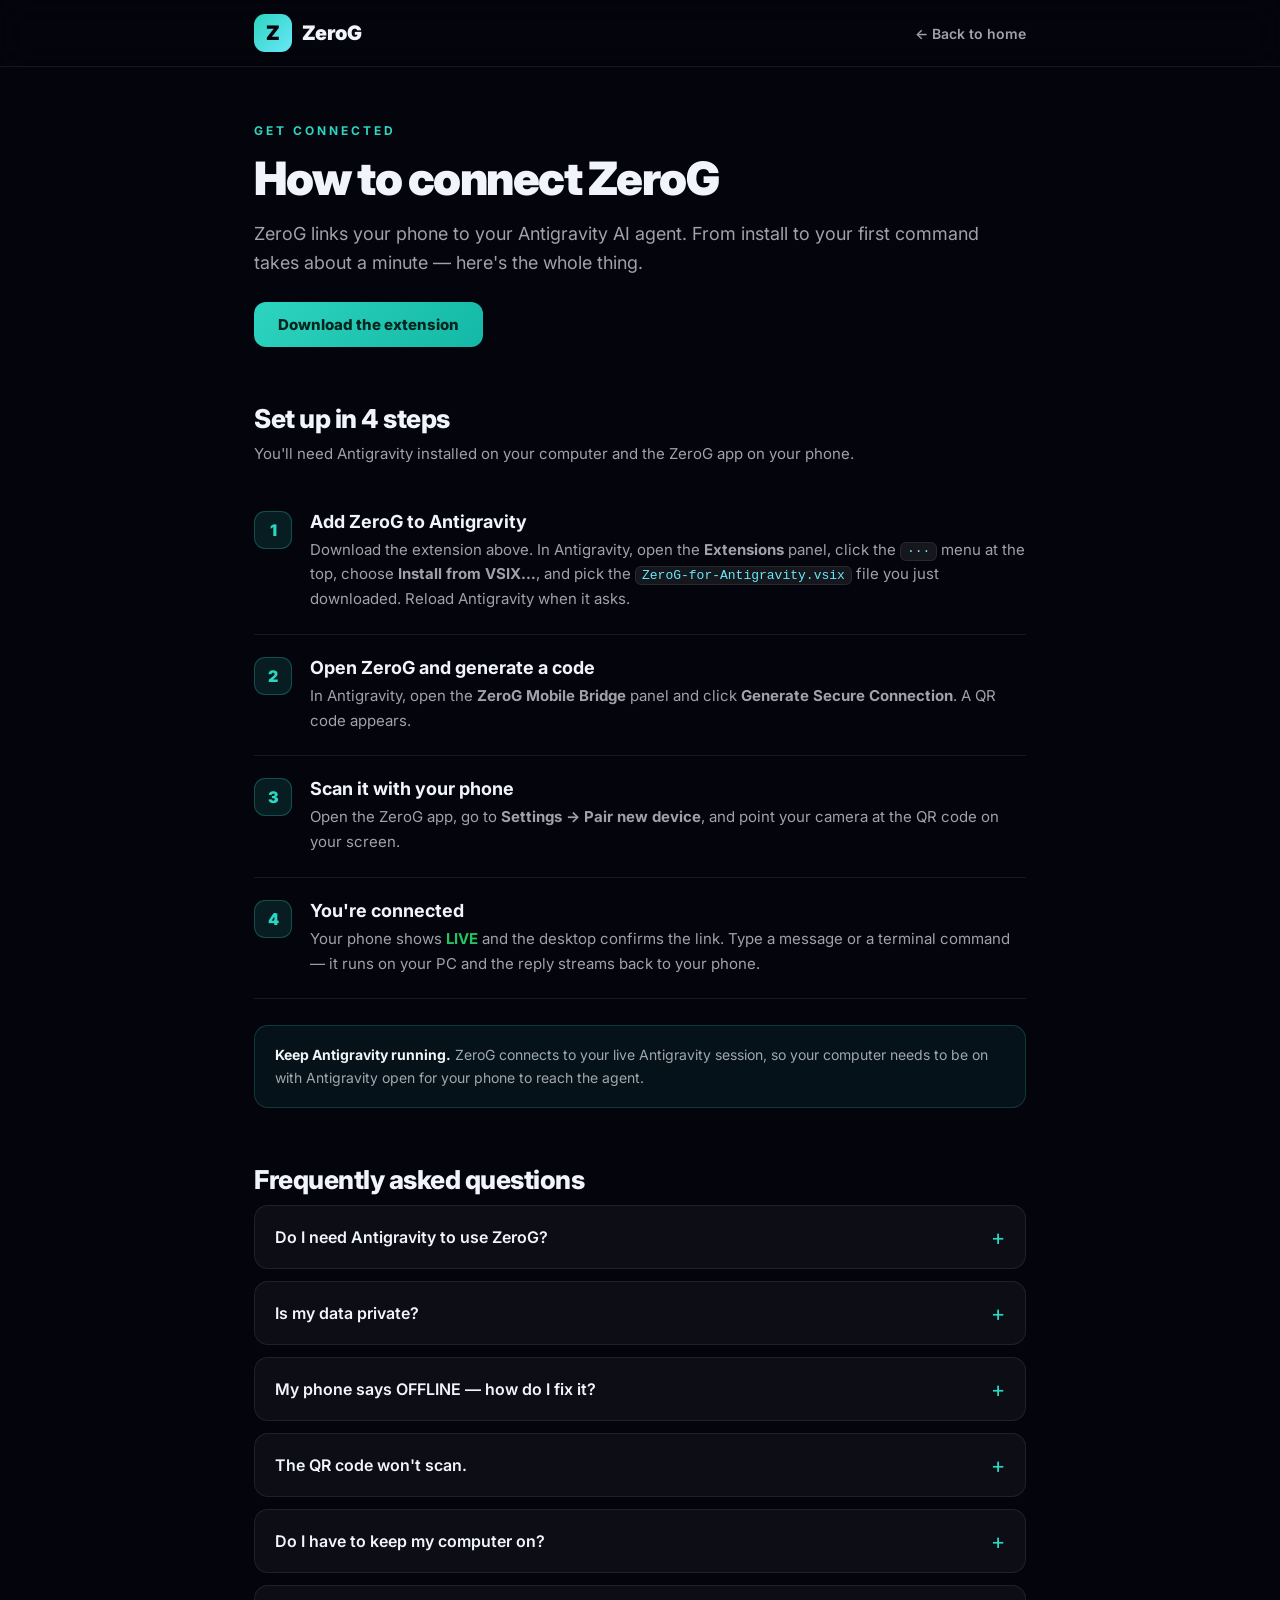
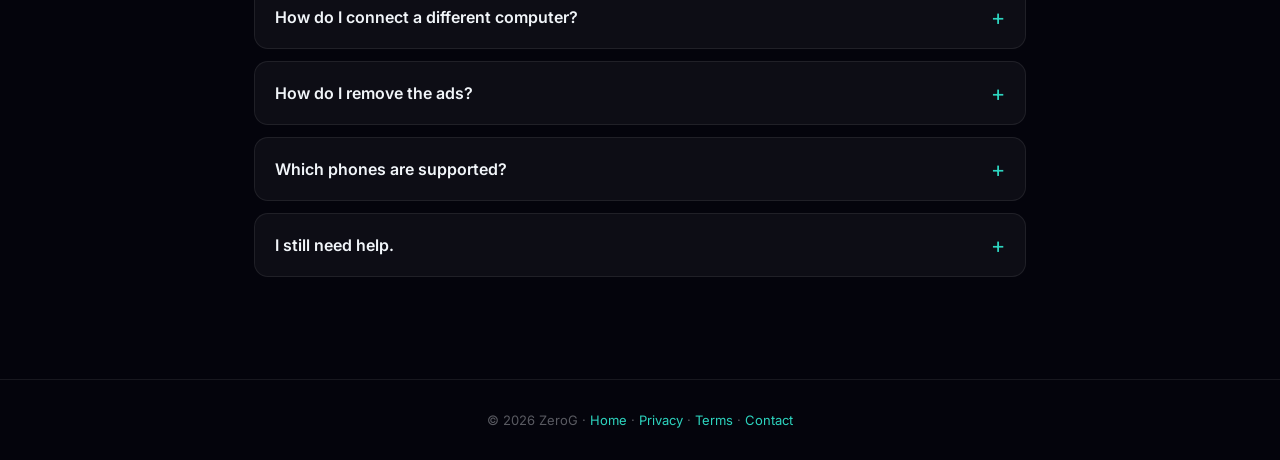
==== connect.html @ 058f3577 "Relaunch site: real-app design, extension (.vsix) download, pricing, Setup/FAQ - Rebrand to the app'" ====
<!DOCTYPE html>
<html lang="en">
<head>
  <meta charset="UTF-8" />
  <meta name="viewport" content="width=device-width, initial-scale=1.0" />
  <title>ZeroG — How to Connect &amp; FAQ</title>
  <meta name="description" content="Step-by-step guide to connect ZeroG to your phone, plus answers to common questions." />
  <link href="https://fonts.googleapis.com/css2?family=Inter:wght@300;400;500;600;700;800;900&display=swap" rel="stylesheet" />
  <style>
*, *::before, *::after { box-sizing: border-box; margin: 0; padding: 0; }
:root {
  --bg: #04040c; --surface: rgba(255,255,255,0.04); --surface-2: rgba(255,255,255,0.07);
  --border: rgba(255,255,255,0.08); --text: #f1f5f9; --text-2: rgba(241,245,249,0.66);
  --muted: rgba(241,245,249,0.36); --accent: #2dd4bf; --accent-2: #67e8f9; --green: #22c55e;
}
html { scroll-behavior: smooth; }
body { font-family: 'Inter', sans-serif; background: var(--bg); color: var(--text); -webkit-font-smoothing: antialiased; }
.nav { position: sticky; top: 0; z-index: 100; backdrop-filter: blur(16px); border-bottom: 1px solid var(--border); background: rgba(4,4,12,0.75); }
.nav-inner { max-width: 820px; margin: 0 auto; padding: 14px 24px; display: flex; align-items: center; justify-content: space-between; }
.nav-logo { display: flex; align-items: center; gap: 10px; text-decoration: none; }
.logo-mark { width: 38px; height: 38px; background: linear-gradient(135deg, var(--accent), var(--accent-2)); border-radius: 11px; display: flex; align-items: center; justify-content: center; font-weight: 900; font-size: 20px; color: #04040c; }
.logo-text { font-size: 20px; font-weight: 900; color: var(--text); letter-spacing: -0.6px; }
.nav-back { color: var(--text-2); text-decoration: none; font-size: 14px; font-weight: 600; }
.nav-back:hover { color: var(--text); }
.wrap { max-width: 820px; margin: 0 auto; padding: 56px 24px 90px; }
.eyebrow { font-size: 12px; font-weight: 700; letter-spacing: 3px; color: var(--accent); margin-bottom: 12px; }
h1 { font-size: clamp(32px, 5vw, 46px); font-weight: 900; letter-spacing: -1.5px; margin-bottom: 14px; }
.lede { font-size: 18px; color: var(--text-2); line-height: 1.6; margin-bottom: 16px; }
.cta-row { display: flex; gap: 12px; flex-wrap: wrap; margin: 24px 0 8px; }
.btn-primary { display: inline-flex; align-items: center; gap: 8px; background: linear-gradient(135deg, var(--accent), #14b8a6); color: #04241f; font-weight: 800; font-size: 15px; padding: 13px 24px; border-radius: 12px; text-decoration: none; }
.btn-primary:hover { transform: translateY(-2px); }
h2 { font-size: 26px; font-weight: 800; letter-spacing: -0.5px; margin: 56px 0 10px; }
.section-sub { color: var(--text-2); font-size: 15px; margin-bottom: 26px; }
.step { display: flex; gap: 18px; padding: 22px 0; border-bottom: 1px solid var(--border); }
.step:last-child { border-bottom: none; }
.step-num { flex-shrink: 0; width: 38px; height: 38px; border-radius: 11px; background: rgba(45,212,191,0.12); border: 1px solid rgba(45,212,191,0.28); color: var(--accent); font-weight: 900; font-size: 16px; display: flex; align-items: center; justify-content: center; }
.step h3 { font-size: 18px; font-weight: 700; margin-bottom: 6px; }
.step p { font-size: 15px; line-height: 1.65; color: var(--text-2); }
.step code { background: var(--surface-2); border: 1px solid var(--border); border-radius: 6px; padding: 1px 6px; font-size: 13px; color: var(--accent-2); }
.callout { background: rgba(45,212,191,0.07); border: 1px solid rgba(45,212,191,0.2); border-radius: 14px; padding: 18px 20px; margin: 26px 0; font-size: 14px; line-height: 1.6; color: var(--text-2); }
.callout b { color: var(--text); }
details { background: var(--surface); border: 1px solid var(--border); border-radius: 14px; padding: 0 20px; margin-bottom: 12px; }
details[open] { background: var(--surface-2); }
summary { font-size: 16px; font-weight: 600; padding: 18px 0; cursor: pointer; list-style: none; display: flex; justify-content: space-between; align-items: center; gap: 12px; }
summary::-webkit-details-marker { display: none; }
summary::after { content: '+'; color: var(--accent); font-size: 22px; font-weight: 400; flex-shrink: 0; }
details[open] summary::after { content: '–'; }
details p { font-size: 15px; line-height: 1.7; color: var(--text-2); padding: 0 0 20px; }
.footer { border-top: 1px solid var(--border); padding: 32px 24px; text-align: center; }
.footer a { color: var(--accent); text-decoration: none; }
.footer p { font-size: 13px; color: var(--muted); }
  </style>
</head>
<body>

  <nav class="nav">
    <div class="nav-inner">
      <a href="/" class="nav-logo"><span class="logo-mark">Z</span><span class="logo-text">ZeroG</span></a>
      <a href="/" class="nav-back">← Back to home</a>
    </div>
  </nav>

  <div class="wrap">
    <div class="eyebrow">GET CONNECTED</div>
    <h1>How to connect ZeroG</h1>
    <p class="lede">ZeroG links your phone to your Antigravity AI agent. From install to your first command takes about a minute — here's the whole thing.</p>
    <div class="cta-row">
      <a href="/ZeroG-for-Antigravity.vsix" class="btn-primary">Download the extension</a>
    </div>

    <h2>Set up in 4 steps</h2>
    <p class="section-sub">You'll need Antigravity installed on your computer and the ZeroG app on your phone.</p>

    <div class="step">
      <div class="step-num">1</div>
      <div>
        <h3>Add ZeroG to Antigravity</h3>
        <p>Download the extension above. In Antigravity, open the <b>Extensions</b> panel, click the <code>···</code> menu at the top, choose <b>Install from VSIX…</b>, and pick the <code>ZeroG-for-Antigravity.vsix</code> file you just downloaded. Reload Antigravity when it asks.</p>
      </div>
    </div>

    <div class="step">
      <div class="step-num">2</div>
      <div>
        <h3>Open ZeroG and generate a code</h3>
        <p>In Antigravity, open the <b>ZeroG Mobile Bridge</b> panel and click <b>Generate Secure Connection</b>. A QR code appears.</p>
      </div>
    </div>

    <div class="step">
      <div class="step-num">3</div>
      <div>
        <h3>Scan it with your phone</h3>
        <p>Open the ZeroG app, go to <b>Settings → Pair new device</b>, and point your camera at the QR code on your screen.</p>
      </div>
    </div>

    <div class="step">
      <div class="step-num">4</div>
      <div>
        <h3>You're connected</h3>
        <p>Your phone shows <b style="color:var(--green)">LIVE</b> and the desktop confirms the link. Type a message or a terminal command — it runs on your PC and the reply streams back to your phone.</p>
      </div>
    </div>

    <div class="callout">
      <b>Keep Antigravity running.</b> ZeroG connects to your live Antigravity session, so your computer needs to be on with Antigravity open for your phone to reach the agent.
    </div>

    <h2>Frequently asked questions</h2>

    <details>
      <summary>Do I need Antigravity to use ZeroG?</summary>
      <p>Yes. ZeroG is the mobile companion for the Antigravity AI IDE — it connects directly to your running Antigravity session. Antigravity is desktop-only, and ZeroG is the way to use it from your phone.</p>
    </details>

    <details>
      <summary>Is my data private?</summary>
      <p>Your AI model and your code stay on your own machine. ZeroG runs nothing on our servers except the encrypted relay that passes messages between your phone and your PC. Your code is never stored or processed on a third-party AI service.</p>
    </details>

    <details>
      <summary>My phone says OFFLINE — how do I fix it?</summary>
      <p>Check three things: (1) Antigravity is open on your computer with the ZeroG panel running, (2) your computer is on and connected to the internet, and (3) you scanned the most recent QR code. If it's still offline, generate a fresh code in Antigravity and re-scan it from Settings → Pair new device.</p>
    </details>

    <details>
      <summary>The QR code won't scan.</summary>
      <p>Make sure the whole code is inside the camera frame with good lighting, and that you allowed camera access when ZeroG asked. Try moving a little closer or further from the screen. You can tap "Scan Again" to retry.</p>
    </details>

    <details>
      <summary>Do I have to keep my computer on?</summary>
      <p>Yes. Your agent runs on your PC, so your computer and Antigravity must be running for your phone to connect. If your PC sleeps or closes Antigravity, the phone will show offline until it's back.</p>
    </details>

    <details>
      <summary>How do I connect a different computer?</summary>
      <p>Open the ZeroG panel on the new computer, generate its QR code, then on your phone go to Settings → Pair new device and scan it. Pro lets you pair more than one device.</p>
    </details>

    <details>
      <summary>How do I remove the ads?</summary>
      <p>The free version shows an ad every few messages. Upgrading to Pro removes ads entirely and unlocks unlimited paired devices and priority speed. You can subscribe from the pricing section on the home page.</p>
    </details>

    <details>
      <summary>Which phones are supported?</summary>
      <p>iOS is available now. Android is coming soon. As long as your computer is on, you can connect from anywhere on Wi-Fi or cellular.</p>
    </details>

    <details>
      <summary>I still need help.</summary>
      <p>Email us at <a href="mailto:hello@zerog-ai.com" style="color:var(--accent-2)">hello@zerog-ai.com</a> and we'll get you connected.</p>
    </details>
  </div>

  <footer class="footer">
    <p>© 2026 ZeroG · <a href="/">Home</a> · <a href="/privacy.html">Privacy</a> · <a href="/terms.html">Terms</a> · <a href="mailto:hello@zerog-ai.com">Contact</a></p>
  </footer>

</body>
</html>
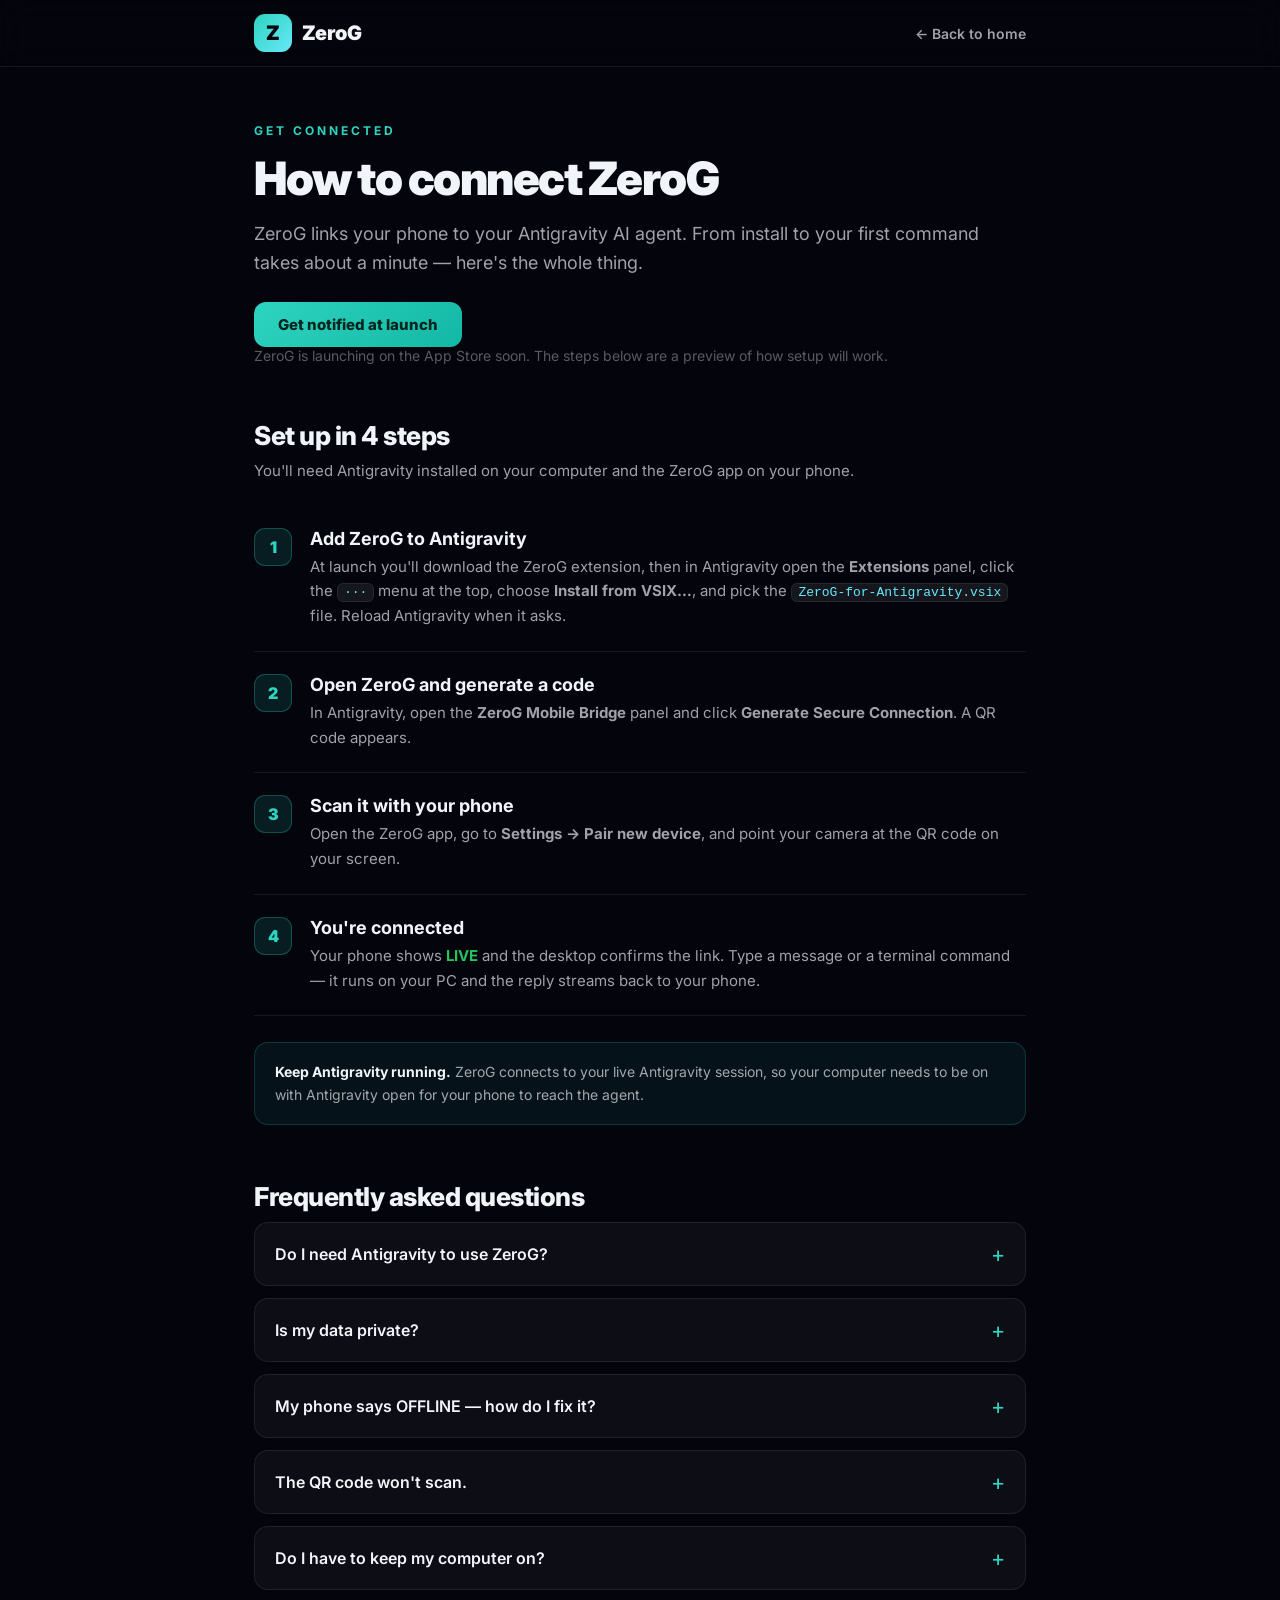
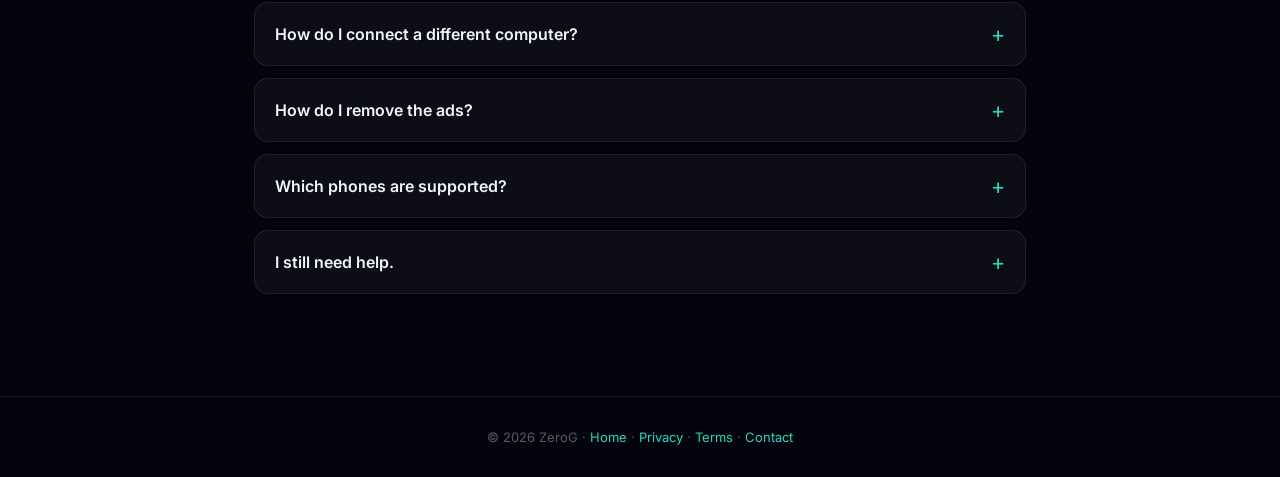
==== commit ab983ead: "Wire Stripe checkout into Go Pro; hold downloads until App Store launch - Go Pro button now links to" ====
--- a/connect.html
+++ b/connect.html
@@ -65,8 +65,9 @@
     <h1>How to connect ZeroG</h1>
     <p class="lede">ZeroG links your phone to your Antigravity AI agent. From install to your first command takes about a minute — here's the whole thing.</p>
     <div class="cta-row">
-      <a href="/ZeroG-for-Antigravity.vsix" class="btn-primary">Download the extension</a>
+      <a href="mailto:hello@zerog-ai.com?subject=ZeroG%20Waitlist&body=Please%20notify%20me%20when%20ZeroG%20launches%20on%20the%20App%20Store." class="btn-primary">Get notified at launch</a>
     </div>
+    <p style="color:var(--muted);font-size:14px;margin-top:-8px">ZeroG is launching on the App Store soon. The steps below are a preview of how setup will work.</p>
 
     <h2>Set up in 4 steps</h2>
     <p class="section-sub">You'll need Antigravity installed on your computer and the ZeroG app on your phone.</p>
@@ -75,7 +76,7 @@
       <div class="step-num">1</div>
       <div>
         <h3>Add ZeroG to Antigravity</h3>
-        <p>Download the extension above. In Antigravity, open the <b>Extensions</b> panel, click the <code>···</code> menu at the top, choose <b>Install from VSIX…</b>, and pick the <code>ZeroG-for-Antigravity.vsix</code> file you just downloaded. Reload Antigravity when it asks.</p>
+        <p>At launch you'll download the ZeroG extension, then in Antigravity open the <b>Extensions</b> panel, click the <code>···</code> menu at the top, choose <b>Install from VSIX…</b>, and pick the <code>ZeroG-for-Antigravity.vsix</code> file. Reload Antigravity when it asks.</p>
       </div>
     </div>
 
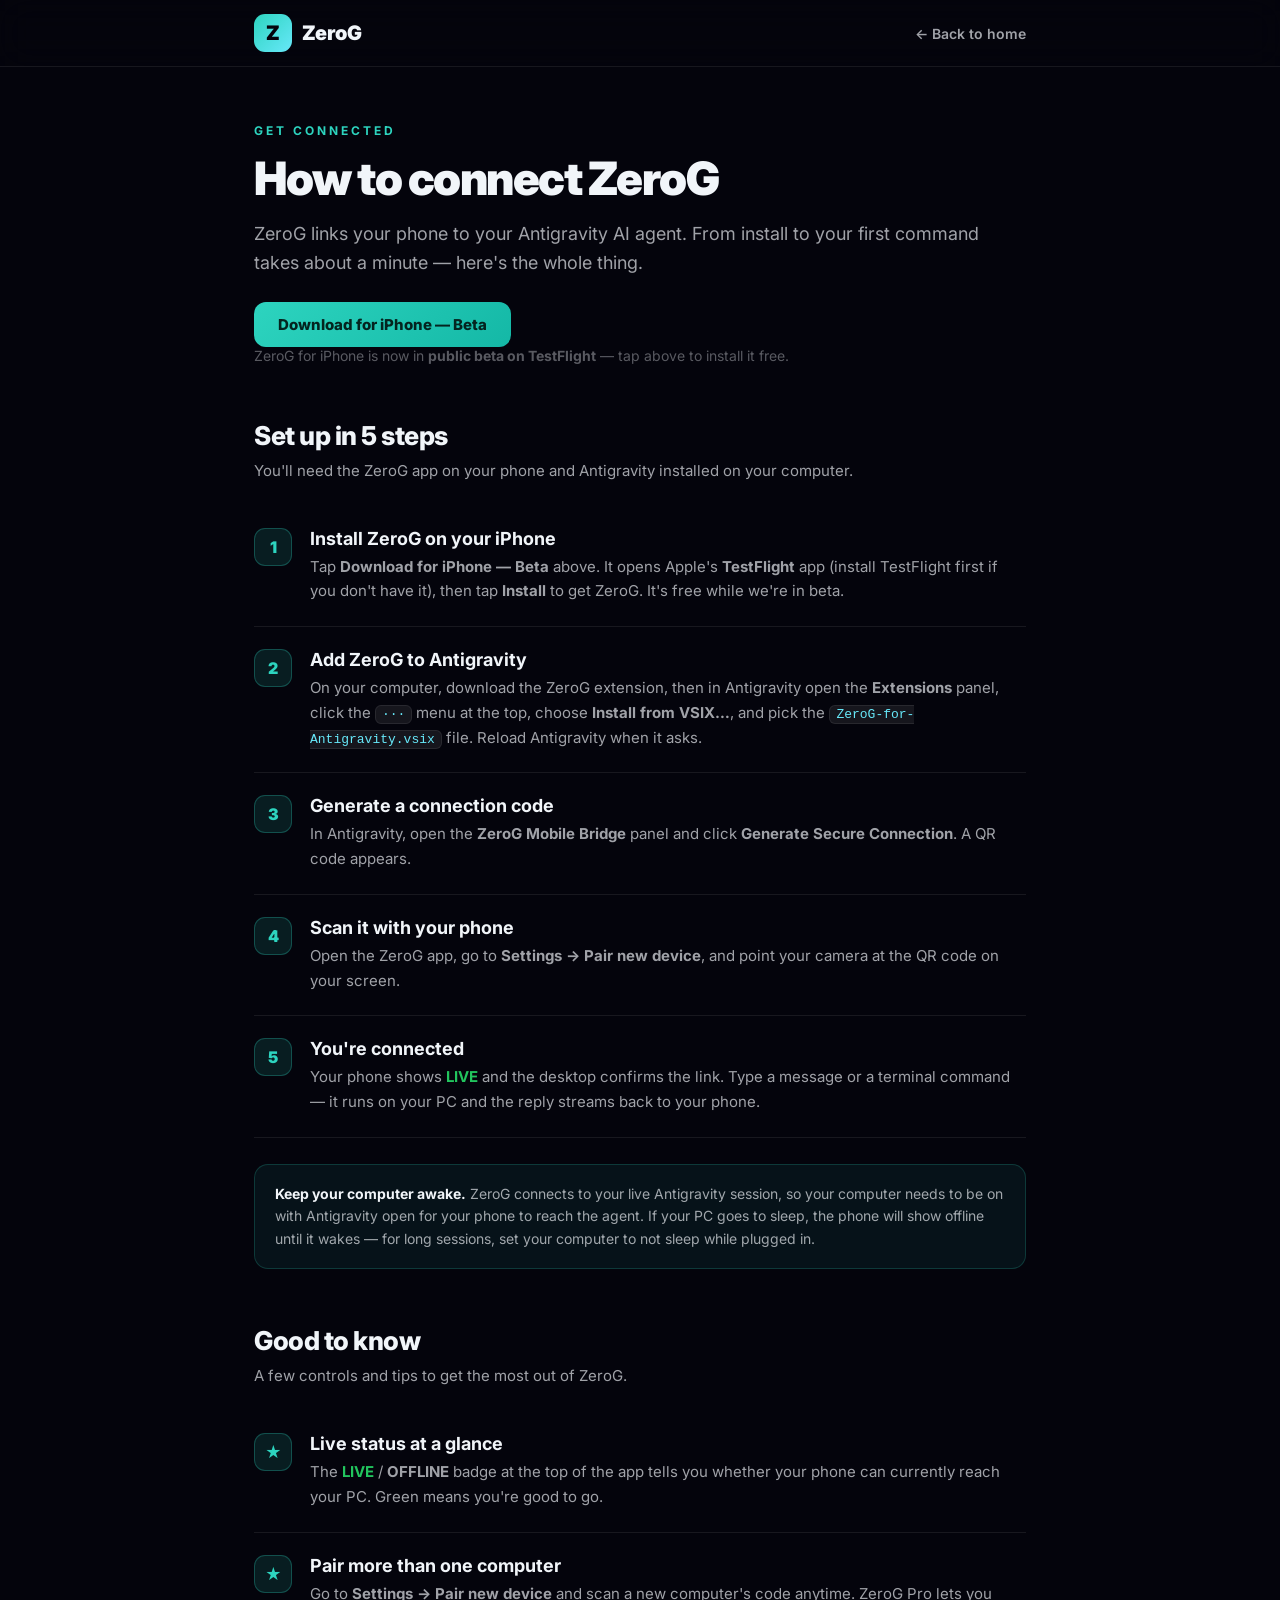
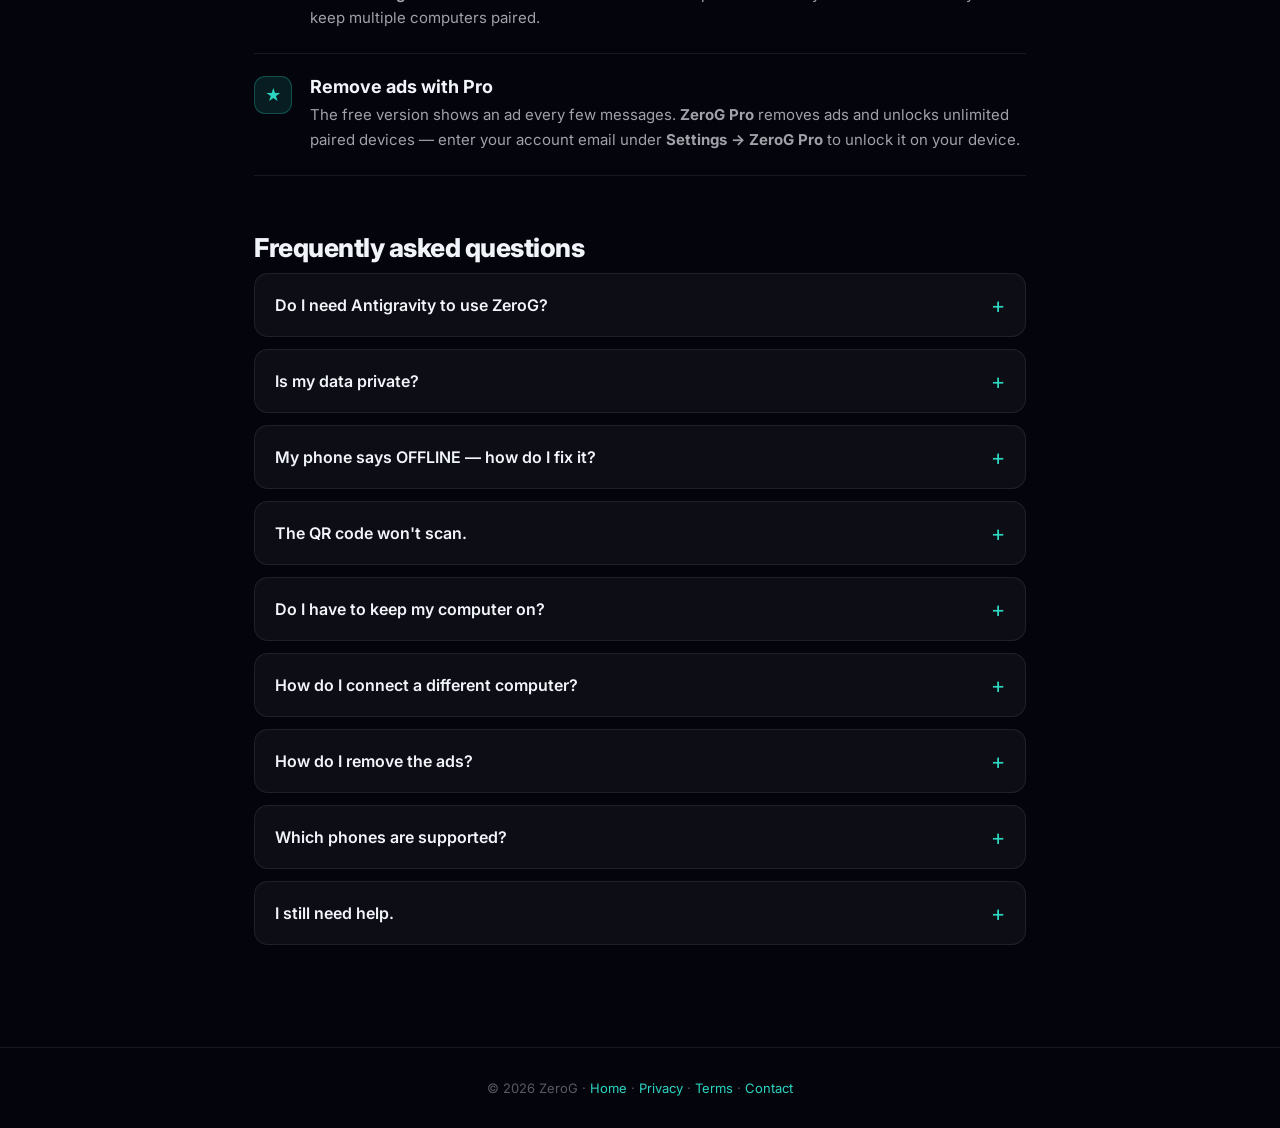
==== commit cbc9c34b: "SEO + social: add robots.txt, sitemap.xml, og-image + structured data - robots.txt: welcome search +" ====
--- a/connect.html
+++ b/connect.html
@@ -50,6 +50,23 @@
 .footer a { color: var(--accent); text-decoration: none; }
 .footer p { font-size: 13px; color: var(--muted); }
   </style>
+  <!-- Cloudflare Web Analytics --><script defer src="https://static.cloudflareinsights.com/beacon.min.js" data-cf-beacon='{"token": "cb9efad6dc3a477e81ec0faf9c66489c"}'></script><!-- End Cloudflare Web Analytics -->
+
+  <!-- Structured data: FAQPage (mirrors the visible FAQ below) -->
+  <script type="application/ld+json">
+  {
+    "@context": "https://schema.org",
+    "@type": "FAQPage",
+    "mainEntity": [
+      {"@type":"Question","name":"Do I need Antigravity to use ZeroG?","acceptedAnswer":{"@type":"Answer","text":"Yes. ZeroG is the mobile companion for the Antigravity AI IDE — it connects directly to your running Antigravity session. Antigravity is desktop-only, and ZeroG is the way to use it from your phone."}},
+      {"@type":"Question","name":"Is my data private?","acceptedAnswer":{"@type":"Answer","text":"Your AI model and your code stay on your own machine. ZeroG runs nothing on our servers except the encrypted relay that passes messages between your phone and your PC. Your code is never stored or processed on a third-party AI service."}},
+      {"@type":"Question","name":"How do I connect ZeroG to Antigravity?","acceptedAnswer":{"@type":"Answer","text":"Install the ZeroG app on your iPhone, add the ZeroG extension to Antigravity (Install from VSIX), generate a secure connection QR code in Antigravity, and scan it from the app under Settings → Pair new device."}},
+      {"@type":"Question","name":"Does ZeroG work over cellular / 5G?","acceptedAnswer":{"@type":"Answer","text":"Yes. As long as your computer is on with Antigravity running, you can connect from anywhere on Wi-Fi or cellular."}},
+      {"@type":"Question","name":"Which phones are supported?","acceptedAnswer":{"@type":"Answer","text":"iOS is available now as a free public beta on TestFlight. Android is coming soon."}},
+      {"@type":"Question","name":"How much does ZeroG cost?","acceptedAnswer":{"@type":"Answer","text":"ZeroG is free forever with ads (1 paired device). ZeroG Pro is $14.99/month for no ads, unlimited devices, and priority relay and support."}}
+    ]
+  }
+  </script>
 </head>
 <body>
 
@@ -65,31 +82,39 @@
     <h1>How to connect ZeroG</h1>
     <p class="lede">ZeroG links your phone to your Antigravity AI agent. From install to your first command takes about a minute — here's the whole thing.</p>
     <div class="cta-row">
-      <a href="mailto:hello@zerog-ai.com?subject=ZeroG%20Waitlist&body=Please%20notify%20me%20when%20ZeroG%20launches%20on%20the%20App%20Store." class="btn-primary">Get notified at launch</a>
-    </div>
-    <p style="color:var(--muted);font-size:14px;margin-top:-8px">ZeroG is launching on the App Store soon. The steps below are a preview of how setup will work.</p>
-
-    <h2>Set up in 4 steps</h2>
-    <p class="section-sub">You'll need Antigravity installed on your computer and the ZeroG app on your phone.</p>
+      <a href="https://testflight.apple.com/join/s458PUSn" target="_blank" rel="noopener" class="btn-primary">Download for iPhone — Beta</a>
+    </div>
+    <p style="color:var(--muted);font-size:14px;margin-top:-8px">ZeroG for iPhone is now in <b>public beta on TestFlight</b> — tap above to install it free.</p>
+
+    <h2>Set up in 5 steps</h2>
+    <p class="section-sub">You'll need the ZeroG app on your phone and Antigravity installed on your computer.</p>
 
     <div class="step">
       <div class="step-num">1</div>
       <div>
+        <h3>Install ZeroG on your iPhone</h3>
+        <p>Tap <b>Download for iPhone — Beta</b> above. It opens Apple's <b>TestFlight</b> app (install TestFlight first if you don't have it), then tap <b>Install</b> to get ZeroG. It's free while we're in beta.</p>
+      </div>
+    </div>
+
+    <div class="step">
+      <div class="step-num">2</div>
+      <div>
         <h3>Add ZeroG to Antigravity</h3>
-        <p>At launch you'll download the ZeroG extension, then in Antigravity open the <b>Extensions</b> panel, click the <code>···</code> menu at the top, choose <b>Install from VSIX…</b>, and pick the <code>ZeroG-for-Antigravity.vsix</code> file. Reload Antigravity when it asks.</p>
-      </div>
-    </div>
-
-    <div class="step">
-      <div class="step-num">2</div>
-      <div>
-        <h3>Open ZeroG and generate a code</h3>
+        <p>On your computer, download the ZeroG extension, then in Antigravity open the <b>Extensions</b> panel, click the <code>···</code> menu at the top, choose <b>Install from VSIX…</b>, and pick the <code>ZeroG-for-Antigravity.vsix</code> file. Reload Antigravity when it asks.</p>
+      </div>
+    </div>
+
+    <div class="step">
+      <div class="step-num">3</div>
+      <div>
+        <h3>Generate a connection code</h3>
         <p>In Antigravity, open the <b>ZeroG Mobile Bridge</b> panel and click <b>Generate Secure Connection</b>. A QR code appears.</p>
       </div>
     </div>
 
     <div class="step">
-      <div class="step-num">3</div>
+      <div class="step-num">4</div>
       <div>
         <h3>Scan it with your phone</h3>
         <p>Open the ZeroG app, go to <b>Settings → Pair new device</b>, and point your camera at the QR code on your screen.</p>
@@ -97,7 +122,7 @@
     </div>
 
     <div class="step">
-      <div class="step-num">4</div>
+      <div class="step-num">5</div>
       <div>
         <h3>You're connected</h3>
         <p>Your phone shows <b style="color:var(--green)">LIVE</b> and the desktop confirms the link. Type a message or a terminal command — it runs on your PC and the reply streams back to your phone.</p>
@@ -105,7 +130,34 @@
     </div>
 
     <div class="callout">
-      <b>Keep Antigravity running.</b> ZeroG connects to your live Antigravity session, so your computer needs to be on with Antigravity open for your phone to reach the agent.
+      <b>Keep your computer awake.</b> ZeroG connects to your live Antigravity session, so your computer needs to be on with Antigravity open for your phone to reach the agent. If your PC goes to sleep, the phone will show offline until it wakes — for long sessions, set your computer to not sleep while plugged in.
+    </div>
+
+    <h2>Good to know</h2>
+    <p class="section-sub">A few controls and tips to get the most out of ZeroG.</p>
+
+    <div class="step">
+      <div class="step-num">★</div>
+      <div>
+        <h3>Live status at a glance</h3>
+        <p>The <b style="color:var(--green)">LIVE</b> / <b>OFFLINE</b> badge at the top of the app tells you whether your phone can currently reach your PC. Green means you're good to go.</p>
+      </div>
+    </div>
+
+    <div class="step">
+      <div class="step-num">★</div>
+      <div>
+        <h3>Pair more than one computer</h3>
+        <p>Go to <b>Settings → Pair new device</b> and scan a new computer's code anytime. ZeroG Pro lets you keep multiple computers paired.</p>
+      </div>
+    </div>
+
+    <div class="step">
+      <div class="step-num">★</div>
+      <div>
+        <h3>Remove ads with Pro</h3>
+        <p>The free version shows an ad every few messages. <b>ZeroG Pro</b> removes ads and unlocks unlimited paired devices — enter your account email under <b>Settings → ZeroG Pro</b> to unlock it on your device.</p>
+      </div>
     </div>
 
     <h2>Frequently asked questions</h2>
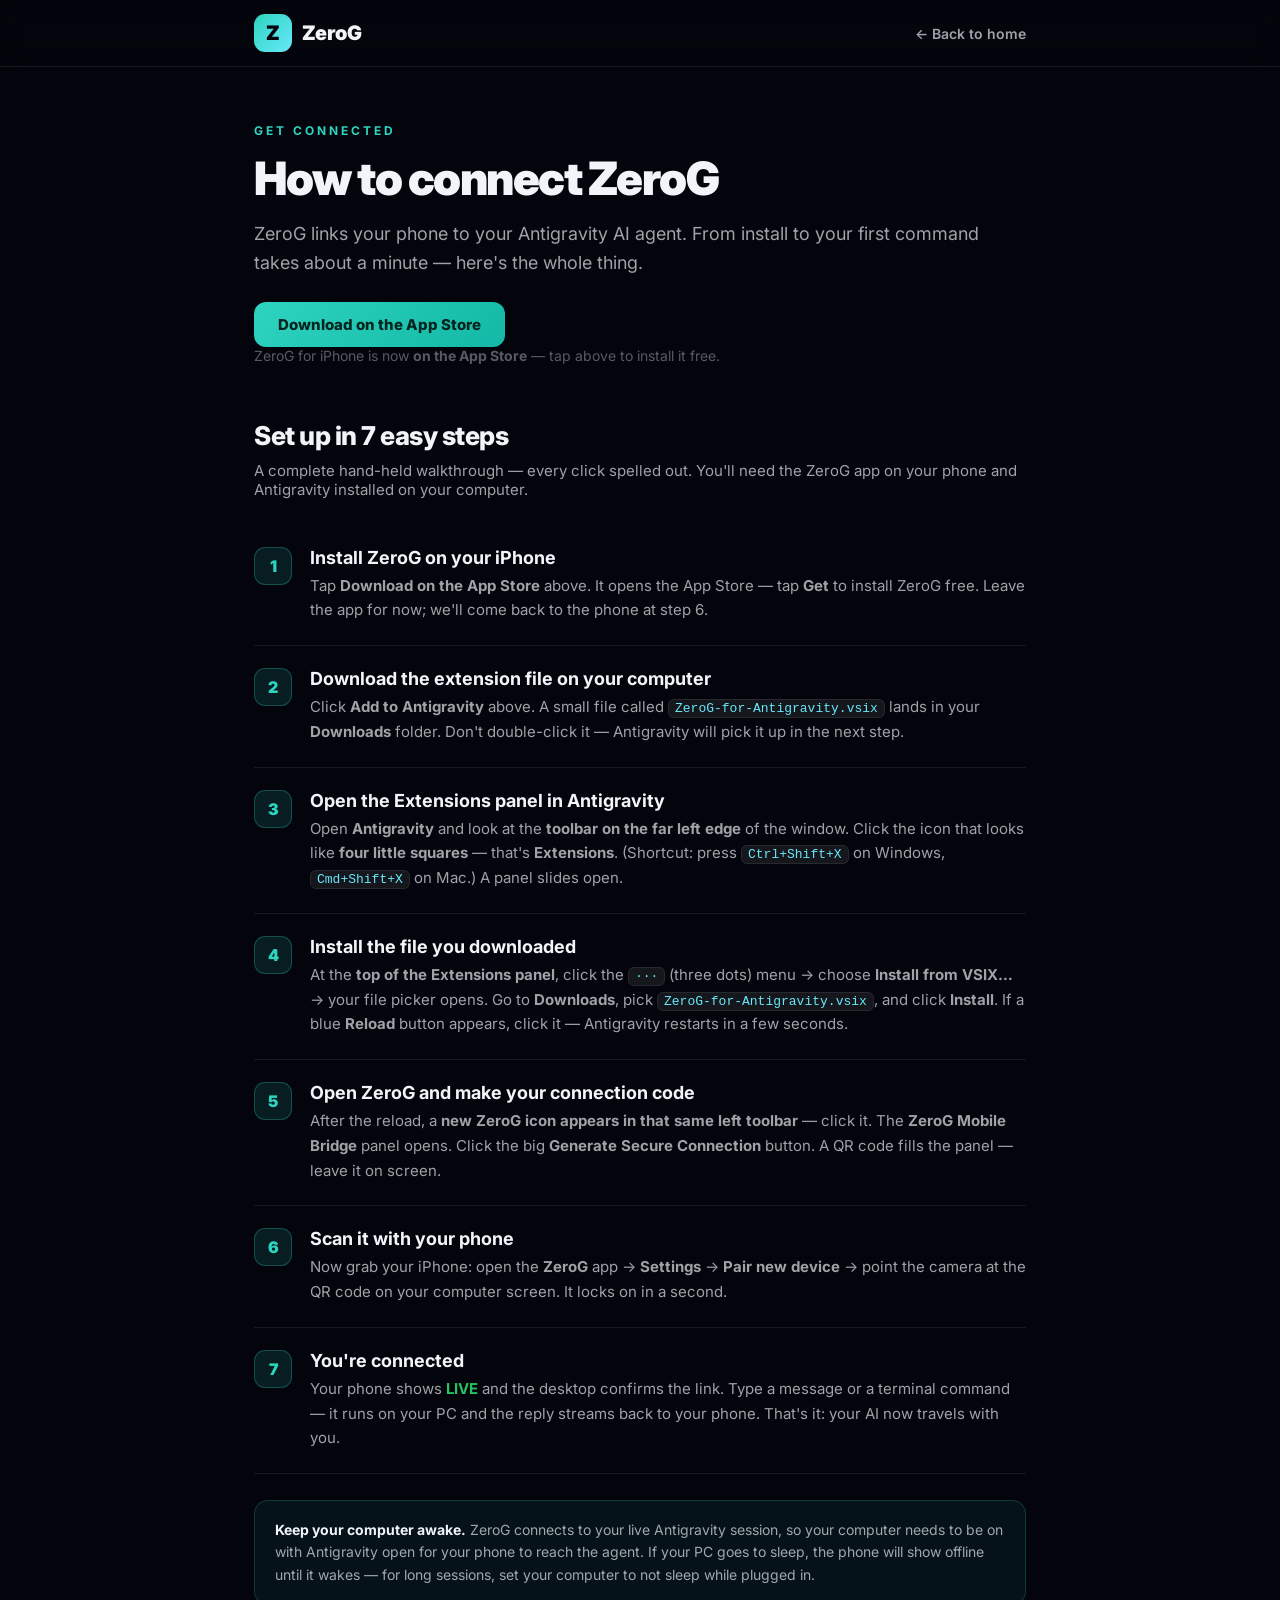
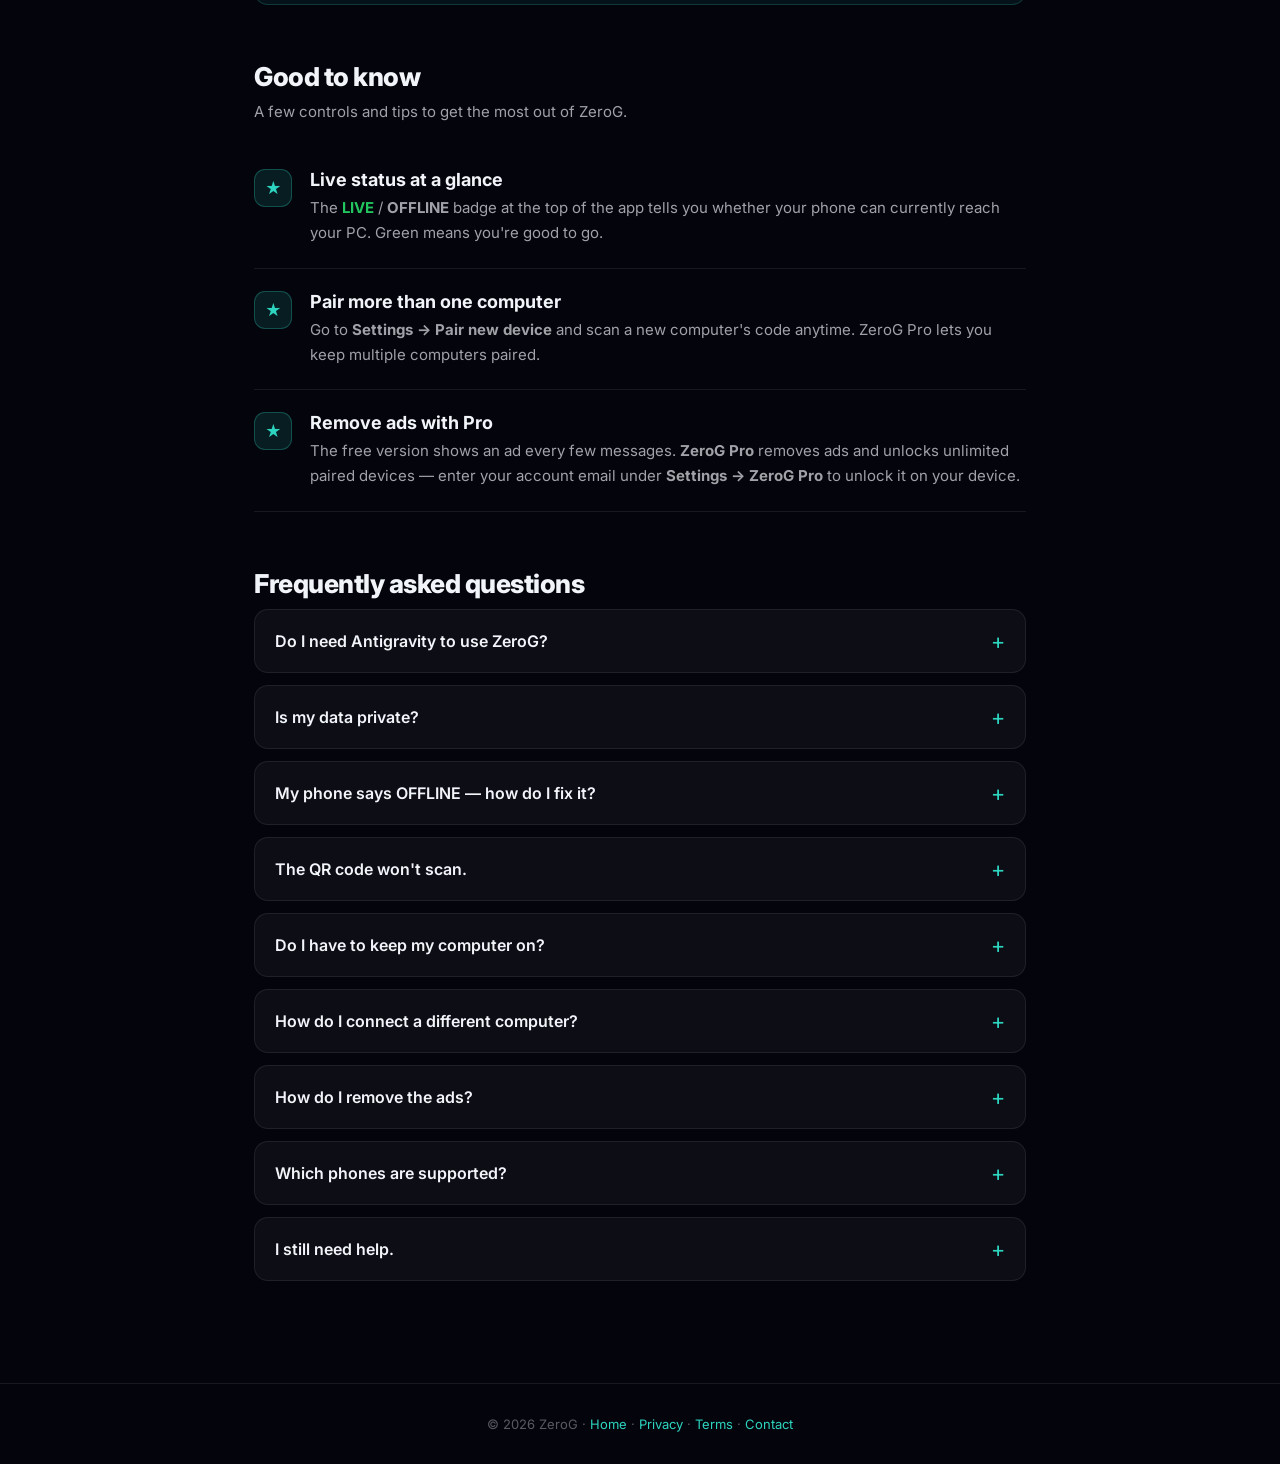
==== commit 0db73917: "Launch: App Store live — official badge, now-available hero, App Store links, 7-step walkthrough, ap" ====
--- a/connect.html
+++ b/connect.html
@@ -62,7 +62,7 @@
       {"@type":"Question","name":"Is my data private?","acceptedAnswer":{"@type":"Answer","text":"Your AI model and your code stay on your own machine. ZeroG runs nothing on our servers except the encrypted relay that passes messages between your phone and your PC. Your code is never stored or processed on a third-party AI service."}},
       {"@type":"Question","name":"How do I connect ZeroG to Antigravity?","acceptedAnswer":{"@type":"Answer","text":"Install the ZeroG app on your iPhone, add the ZeroG extension to Antigravity (Install from VSIX), generate a secure connection QR code in Antigravity, and scan it from the app under Settings → Pair new device."}},
       {"@type":"Question","name":"Does ZeroG work over cellular / 5G?","acceptedAnswer":{"@type":"Answer","text":"Yes. As long as your computer is on with Antigravity running, you can connect from anywhere on Wi-Fi or cellular."}},
-      {"@type":"Question","name":"Which phones are supported?","acceptedAnswer":{"@type":"Answer","text":"iOS is available now as a free public beta on TestFlight. Android is coming soon."}},
+      {"@type":"Question","name":"Which phones are supported?","acceptedAnswer":{"@type":"Answer","text":"iOS is available now on the App Store. Android is coming soon."}},
       {"@type":"Question","name":"How much does ZeroG cost?","acceptedAnswer":{"@type":"Answer","text":"ZeroG is free forever with ads (1 paired device). ZeroG Pro is $14.99/month for no ads, unlimited devices, and priority relay and support."}}
     ]
   }
@@ -82,50 +82,66 @@
     <h1>How to connect ZeroG</h1>
     <p class="lede">ZeroG links your phone to your Antigravity AI agent. From install to your first command takes about a minute — here's the whole thing.</p>
     <div class="cta-row">
-      <a href="https://testflight.apple.com/join/s458PUSn" target="_blank" rel="noopener" class="btn-primary">Download for iPhone — Beta</a>
-    </div>
-    <p style="color:var(--muted);font-size:14px;margin-top:-8px">ZeroG for iPhone is now in <b>public beta on TestFlight</b> — tap above to install it free.</p>
-
-    <h2>Set up in 5 steps</h2>
-    <p class="section-sub">You'll need the ZeroG app on your phone and Antigravity installed on your computer.</p>
+      <a href="https://apps.apple.com/app/id6763589468" target="_blank" rel="noopener" class="btn-primary">Download on the App Store</a>
+    </div>
+    <p style="color:var(--muted);font-size:14px;margin-top:-8px">ZeroG for iPhone is now <b>on the App Store</b> — tap above to install it free.</p>
+
+    <h2>Set up in 7 easy steps</h2>
+    <p class="section-sub">A complete hand-held walkthrough — every click spelled out. You'll need the ZeroG app on your phone and Antigravity installed on your computer.</p>
 
     <div class="step">
       <div class="step-num">1</div>
       <div>
         <h3>Install ZeroG on your iPhone</h3>
-        <p>Tap <b>Download for iPhone — Beta</b> above. It opens Apple's <b>TestFlight</b> app (install TestFlight first if you don't have it), then tap <b>Install</b> to get ZeroG. It's free while we're in beta.</p>
+        <p>Tap <b>Download on the App Store</b> above. It opens the App Store — tap <b>Get</b> to install ZeroG free. Leave the app for now; we'll come back to the phone at step 6.</p>
       </div>
     </div>
 
     <div class="step">
       <div class="step-num">2</div>
       <div>
-        <h3>Add ZeroG to Antigravity</h3>
-        <p>On your computer, download the ZeroG extension, then in Antigravity open the <b>Extensions</b> panel, click the <code>···</code> menu at the top, choose <b>Install from VSIX…</b>, and pick the <code>ZeroG-for-Antigravity.vsix</code> file. Reload Antigravity when it asks.</p>
+        <h3>Download the extension file on your computer</h3>
+        <p>Click <b>Add to Antigravity</b> above. A small file called <code>ZeroG-for-Antigravity.vsix</code> lands in your <b>Downloads</b> folder. Don't double-click it — Antigravity will pick it up in the next step.</p>
       </div>
     </div>
 
     <div class="step">
       <div class="step-num">3</div>
       <div>
-        <h3>Generate a connection code</h3>
-        <p>In Antigravity, open the <b>ZeroG Mobile Bridge</b> panel and click <b>Generate Secure Connection</b>. A QR code appears.</p>
+        <h3>Open the Extensions panel in Antigravity</h3>
+        <p>Open <b>Antigravity</b> and look at the <b>toolbar on the far left edge</b> of the window. Click the icon that looks like <b>four little squares</b> — that's <b>Extensions</b>. (Shortcut: press <code>Ctrl+Shift+X</code> on Windows, <code>Cmd+Shift+X</code> on Mac.) A panel slides open.</p>
       </div>
     </div>
 
     <div class="step">
       <div class="step-num">4</div>
       <div>
+        <h3>Install the file you downloaded</h3>
+        <p>At the <b>top of the Extensions panel</b>, click the <code>···</code> (three dots) menu → choose <b>Install from VSIX…</b> → your file picker opens. Go to <b>Downloads</b>, pick <code>ZeroG-for-Antigravity.vsix</code>, and click <b>Install</b>. If a blue <b>Reload</b> button appears, click it — Antigravity restarts in a few seconds.</p>
+      </div>
+    </div>
+
+    <div class="step">
+      <div class="step-num">5</div>
+      <div>
+        <h3>Open ZeroG and make your connection code</h3>
+        <p>After the reload, a <b>new ZeroG icon appears in that same left toolbar</b> — click it. The <b>ZeroG Mobile Bridge</b> panel opens. Click the big <b>Generate Secure Connection</b> button. A QR code fills the panel — leave it on screen.</p>
+      </div>
+    </div>
+
+    <div class="step">
+      <div class="step-num">6</div>
+      <div>
         <h3>Scan it with your phone</h3>
-        <p>Open the ZeroG app, go to <b>Settings → Pair new device</b>, and point your camera at the QR code on your screen.</p>
-      </div>
-    </div>
-
-    <div class="step">
-      <div class="step-num">5</div>
+        <p>Now grab your iPhone: open the <b>ZeroG</b> app → <b>Settings</b> → <b>Pair new device</b> → point the camera at the QR code on your computer screen. It locks on in a second.</p>
+      </div>
+    </div>
+
+    <div class="step">
+      <div class="step-num">7</div>
       <div>
         <h3>You're connected</h3>
-        <p>Your phone shows <b style="color:var(--green)">LIVE</b> and the desktop confirms the link. Type a message or a terminal command — it runs on your PC and the reply streams back to your phone.</p>
+        <p>Your phone shows <b style="color:var(--green)">LIVE</b> and the desktop confirms the link. Type a message or a terminal command — it runs on your PC and the reply streams back to your phone. That's it: your AI now travels with you.</p>
       </div>
     </div>
 
@@ -212,5 +228,6 @@
     <p>© 2026 ZeroG · <a href="/">Home</a> · <a href="/privacy.html">Privacy</a> · <a href="/terms.html">Terms</a> · <a href="mailto:hello@zerog-ai.com">Contact</a></p>
   </footer>
 
+<script src="/track.js" defer></script>
 </body>
 </html>
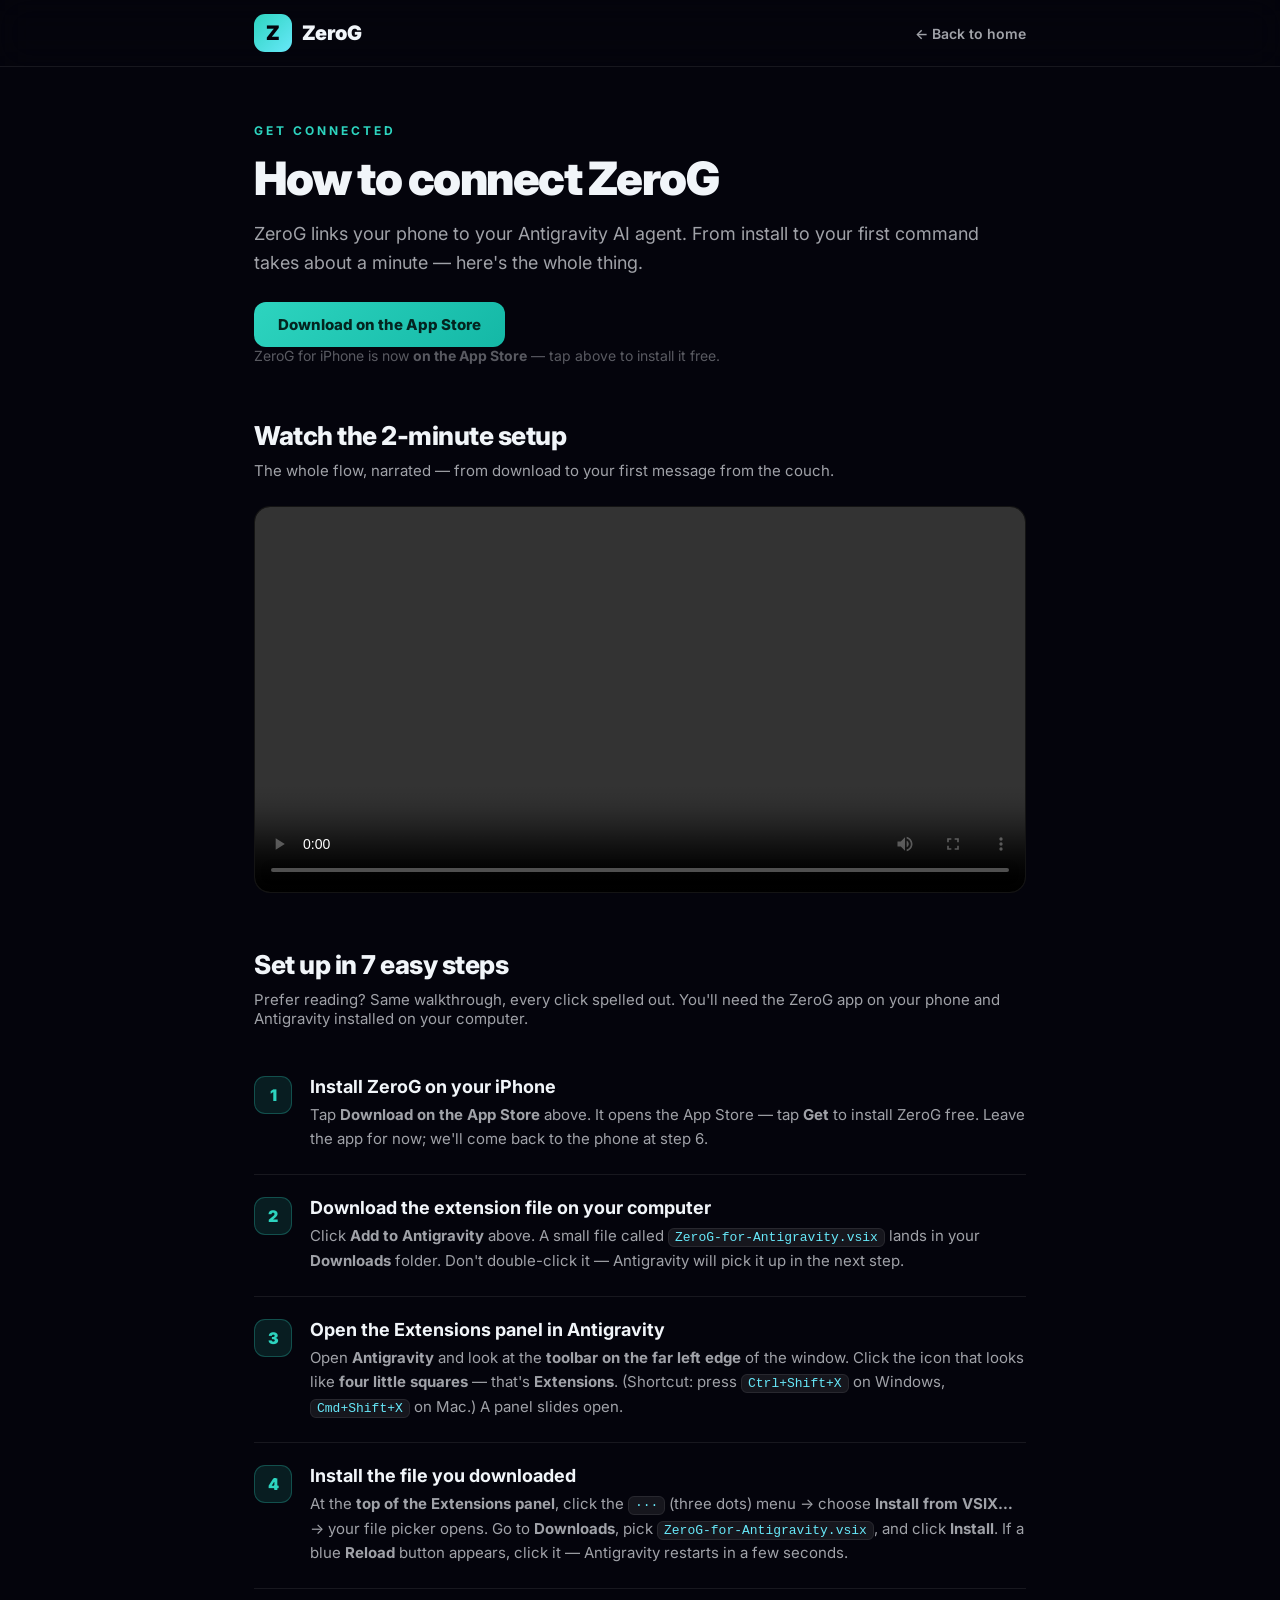
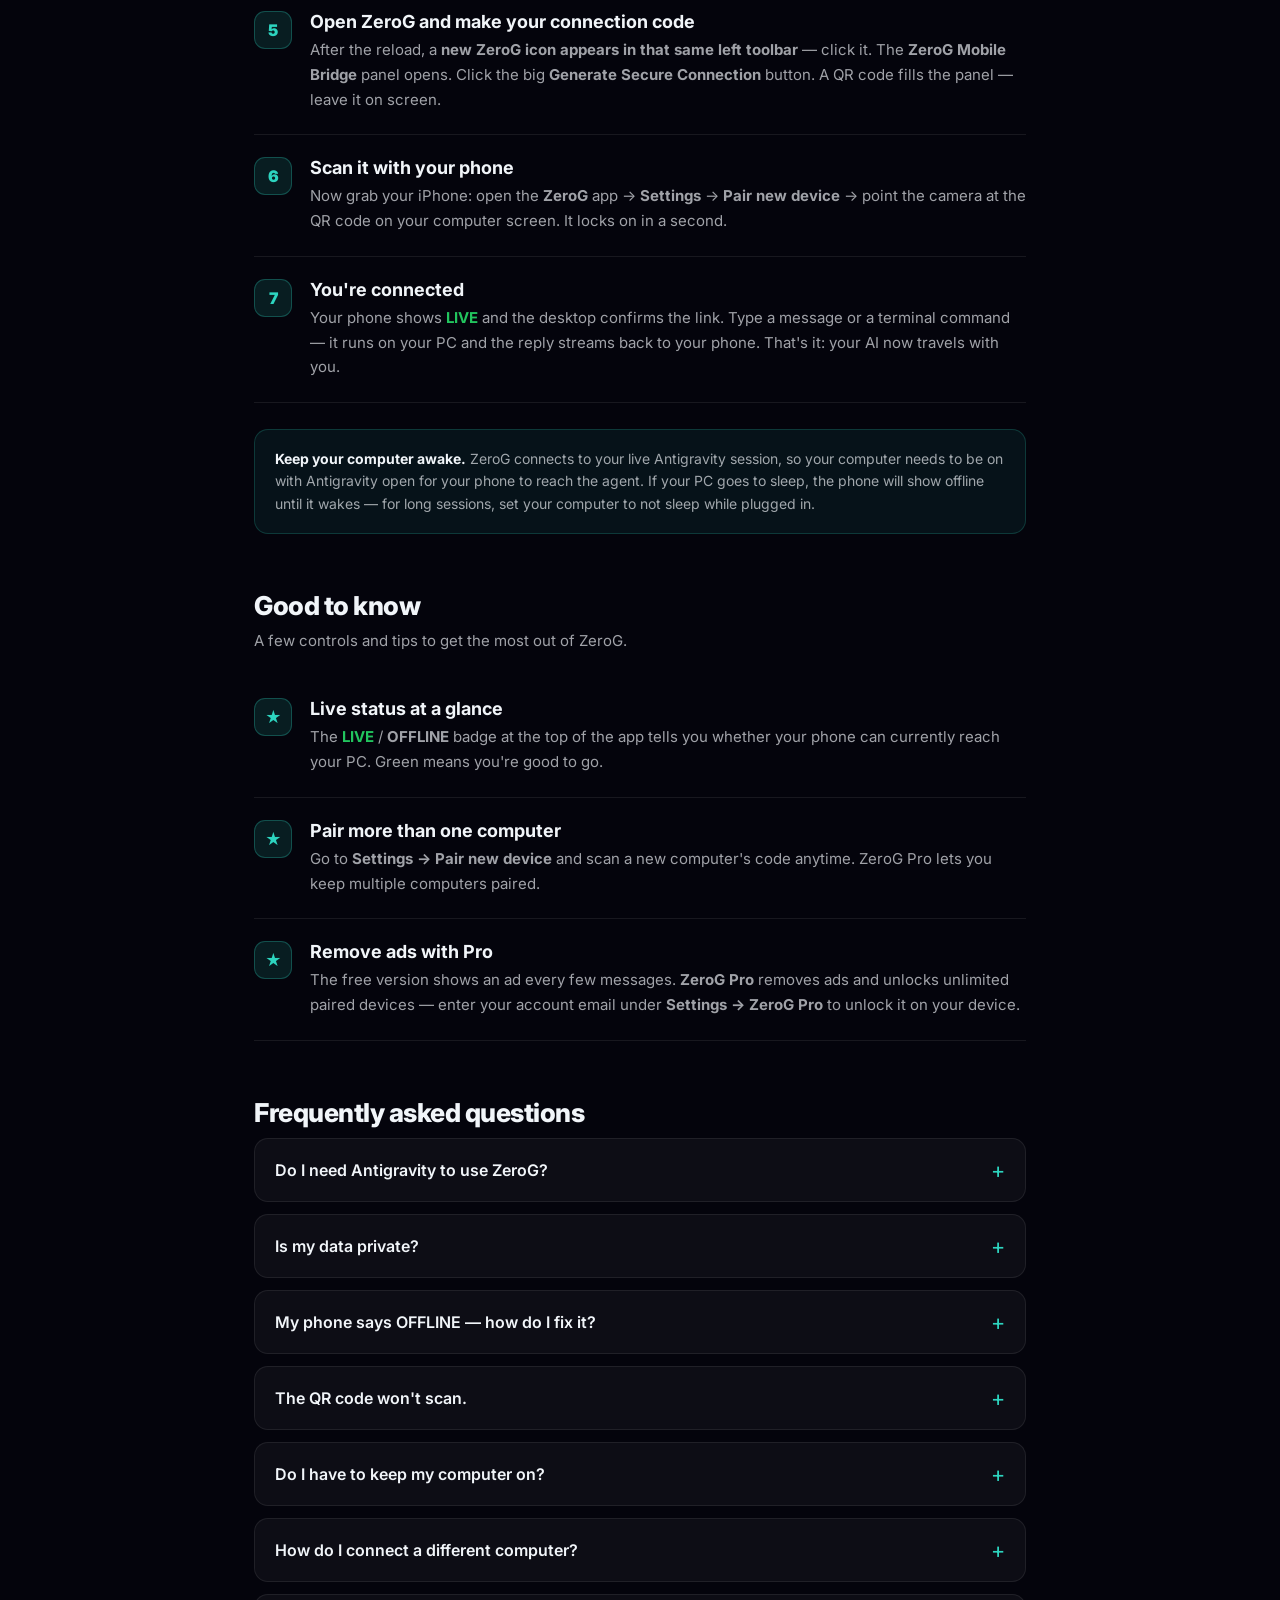
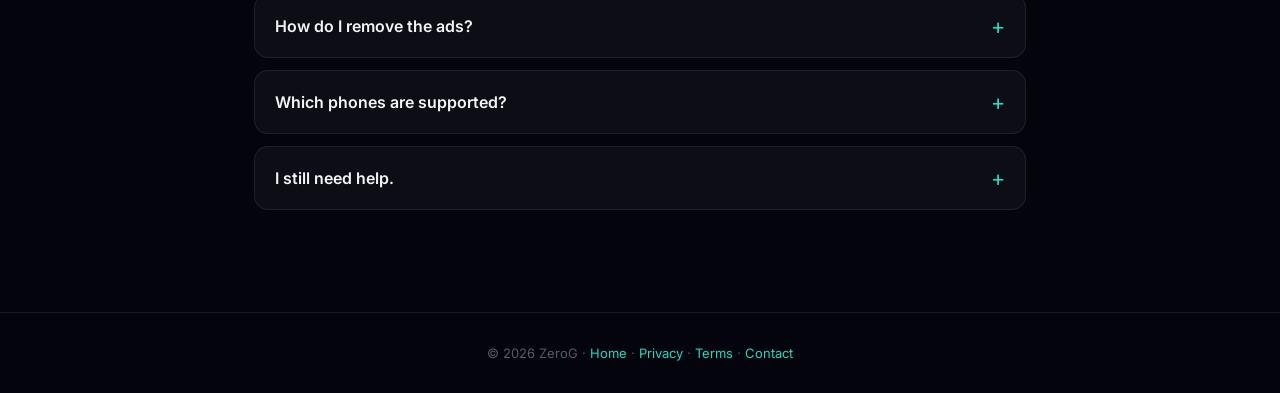
==== commit 61cccdc7: "Connect page: embed narrated 2-minute setup video Co-Authored-By: Claude Fable 5 <noreply@anthropic." ====
--- a/connect.html
+++ b/connect.html
@@ -86,8 +86,14 @@
     </div>
     <p style="color:var(--muted);font-size:14px;margin-top:-8px">ZeroG for iPhone is now <b>on the App Store</b> — tap above to install it free.</p>
 
+    <h2>Watch the 2-minute setup</h2>
+    <p class="section-sub">The whole flow, narrated — from download to your first message from the couch.</p>
+    <video controls preload="metadata" playsinline style="width:100%;border-radius:16px;border:1px solid var(--border);margin:8px 0 34px;display:block;background:#000">
+      <source src="/assets/zerog-howto.mp4" type="video/mp4">
+    </video>
+
     <h2>Set up in 7 easy steps</h2>
-    <p class="section-sub">A complete hand-held walkthrough — every click spelled out. You'll need the ZeroG app on your phone and Antigravity installed on your computer.</p>
+    <p class="section-sub">Prefer reading? Same walkthrough, every click spelled out. You'll need the ZeroG app on your phone and Antigravity installed on your computer.</p>
 
     <div class="step">
       <div class="step-num">1</div>
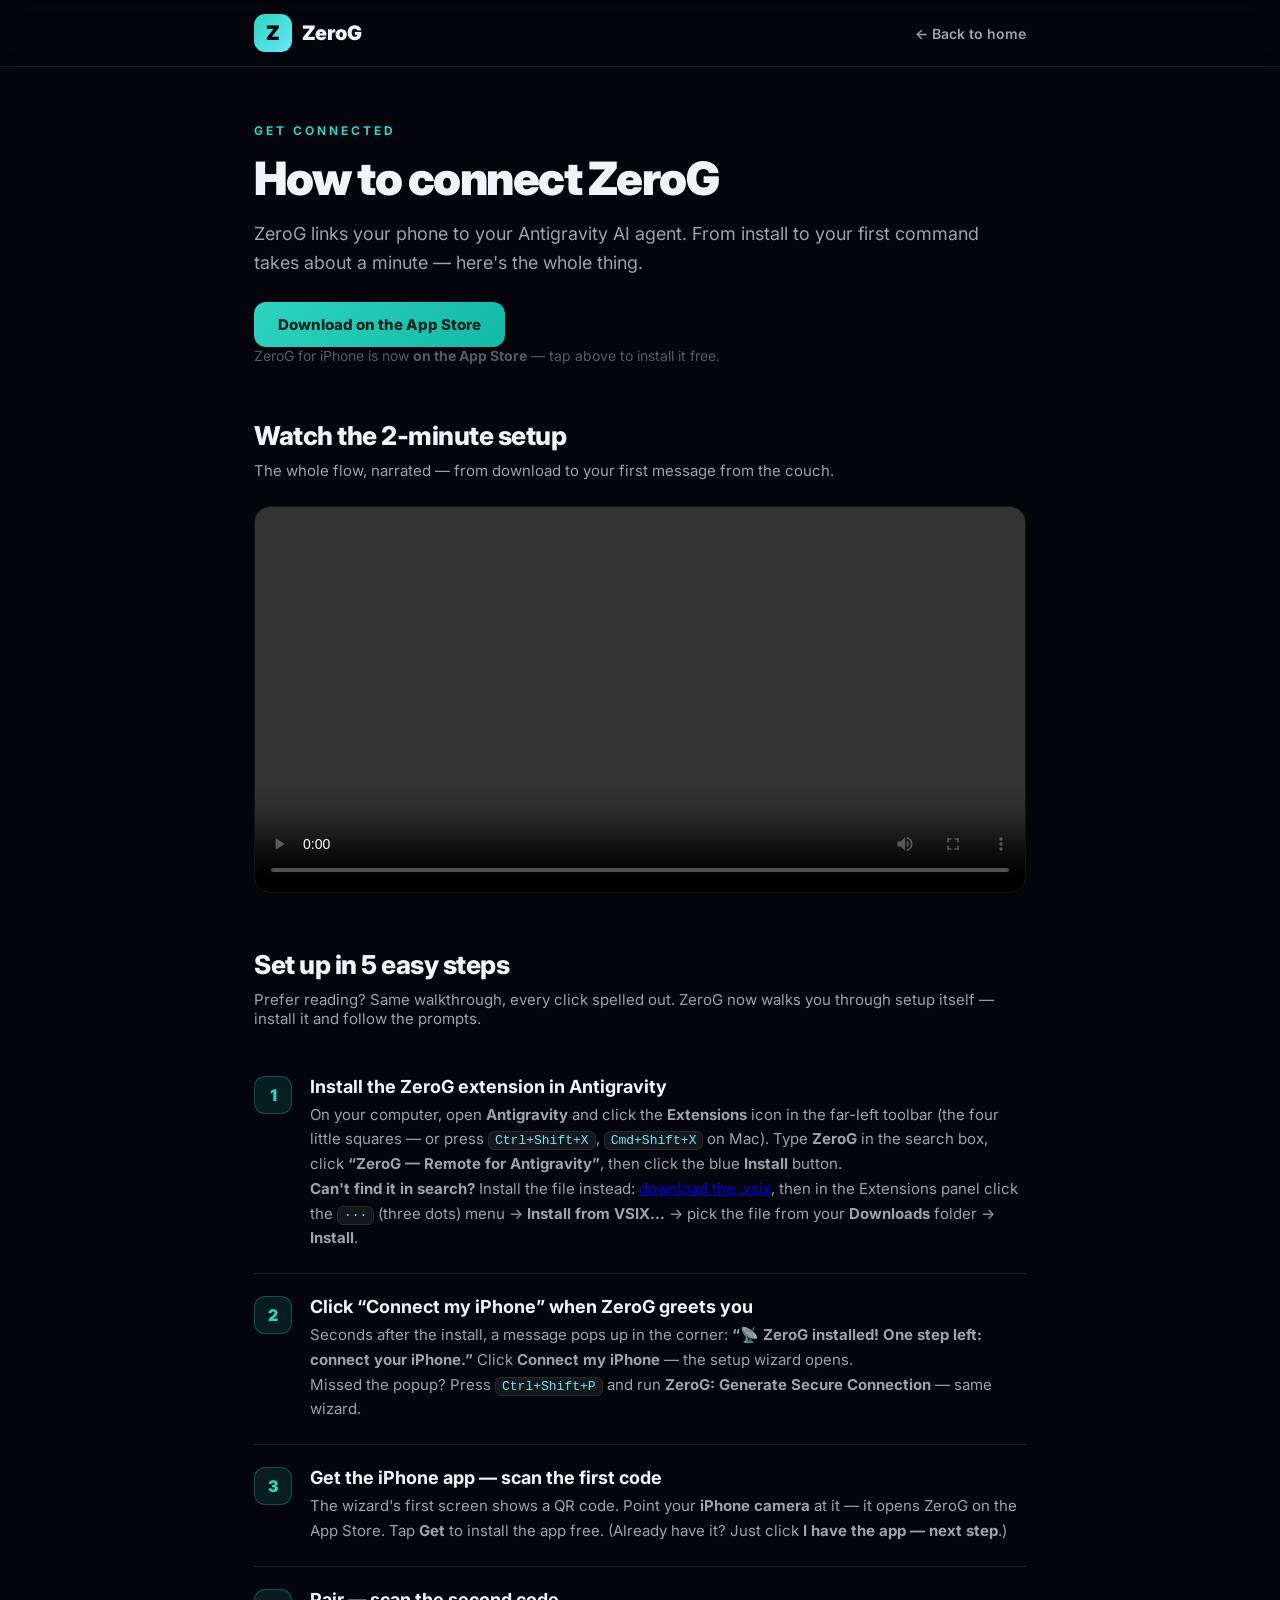
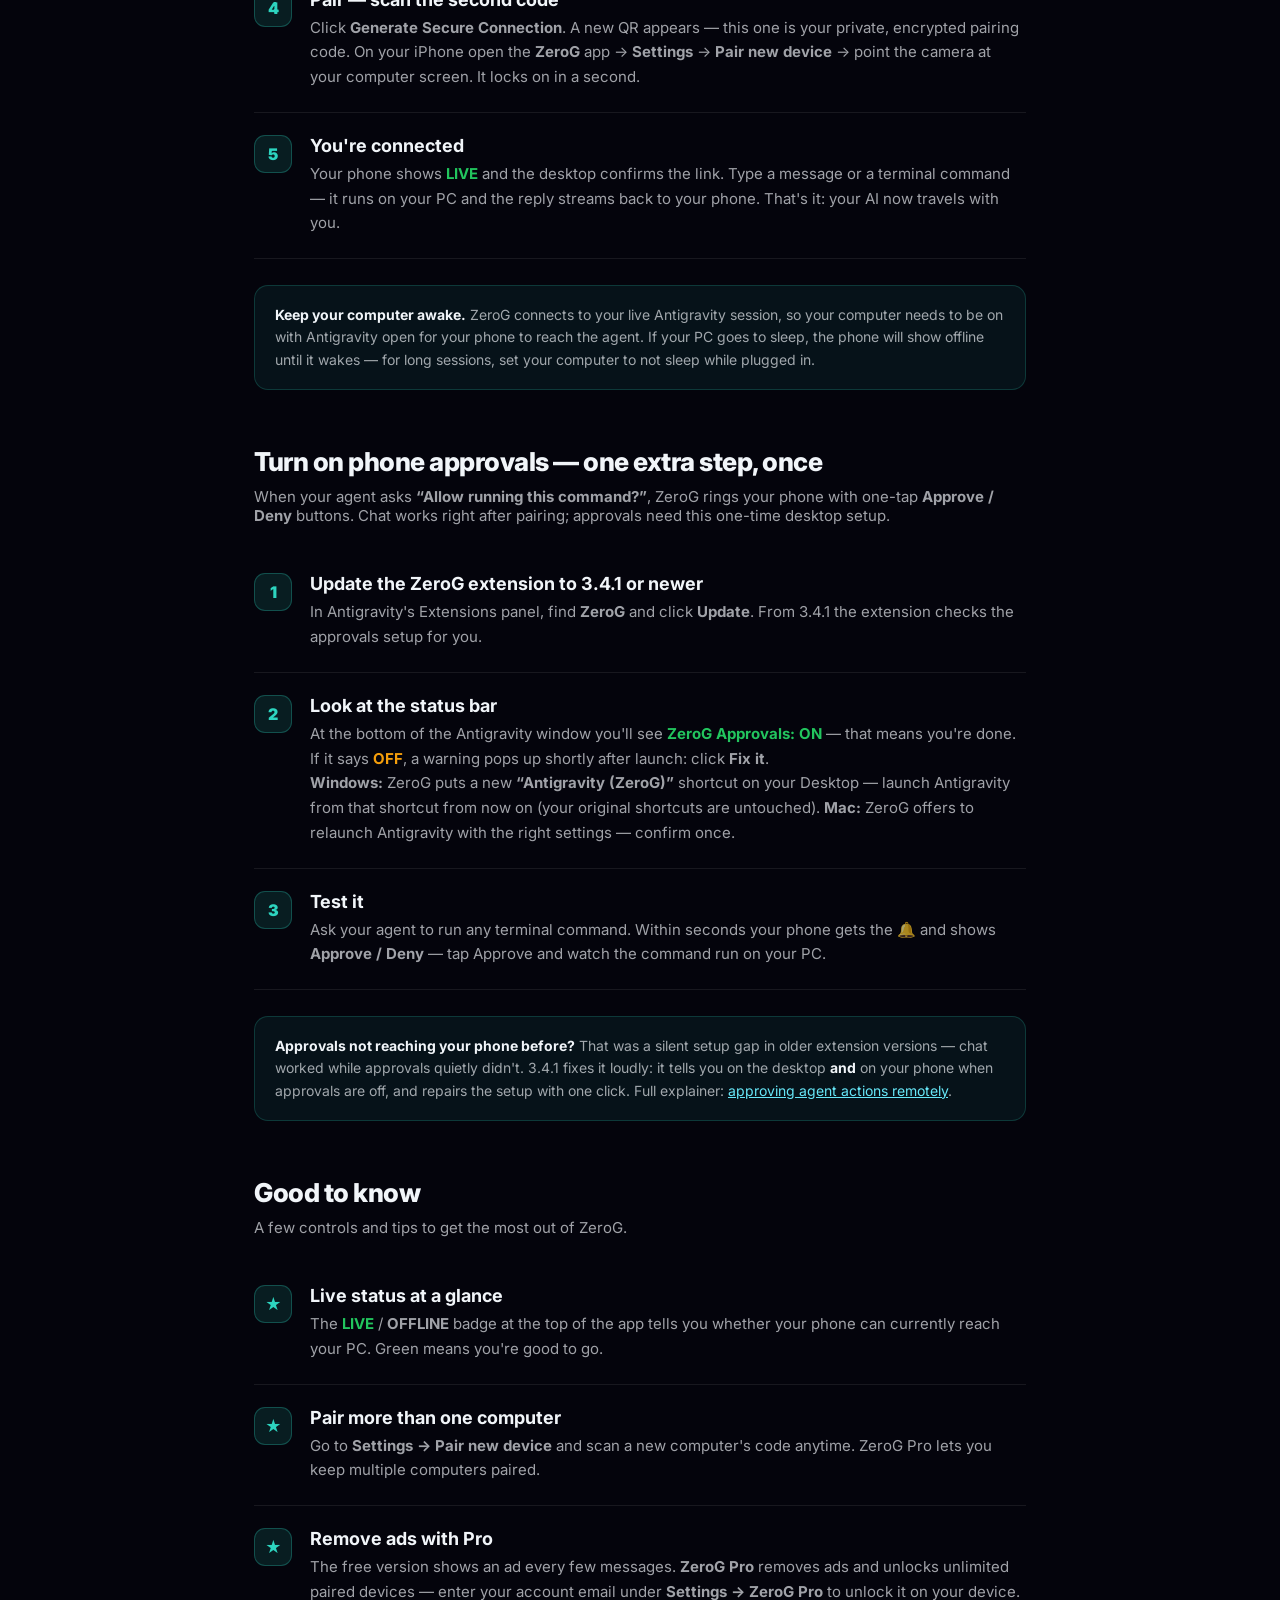
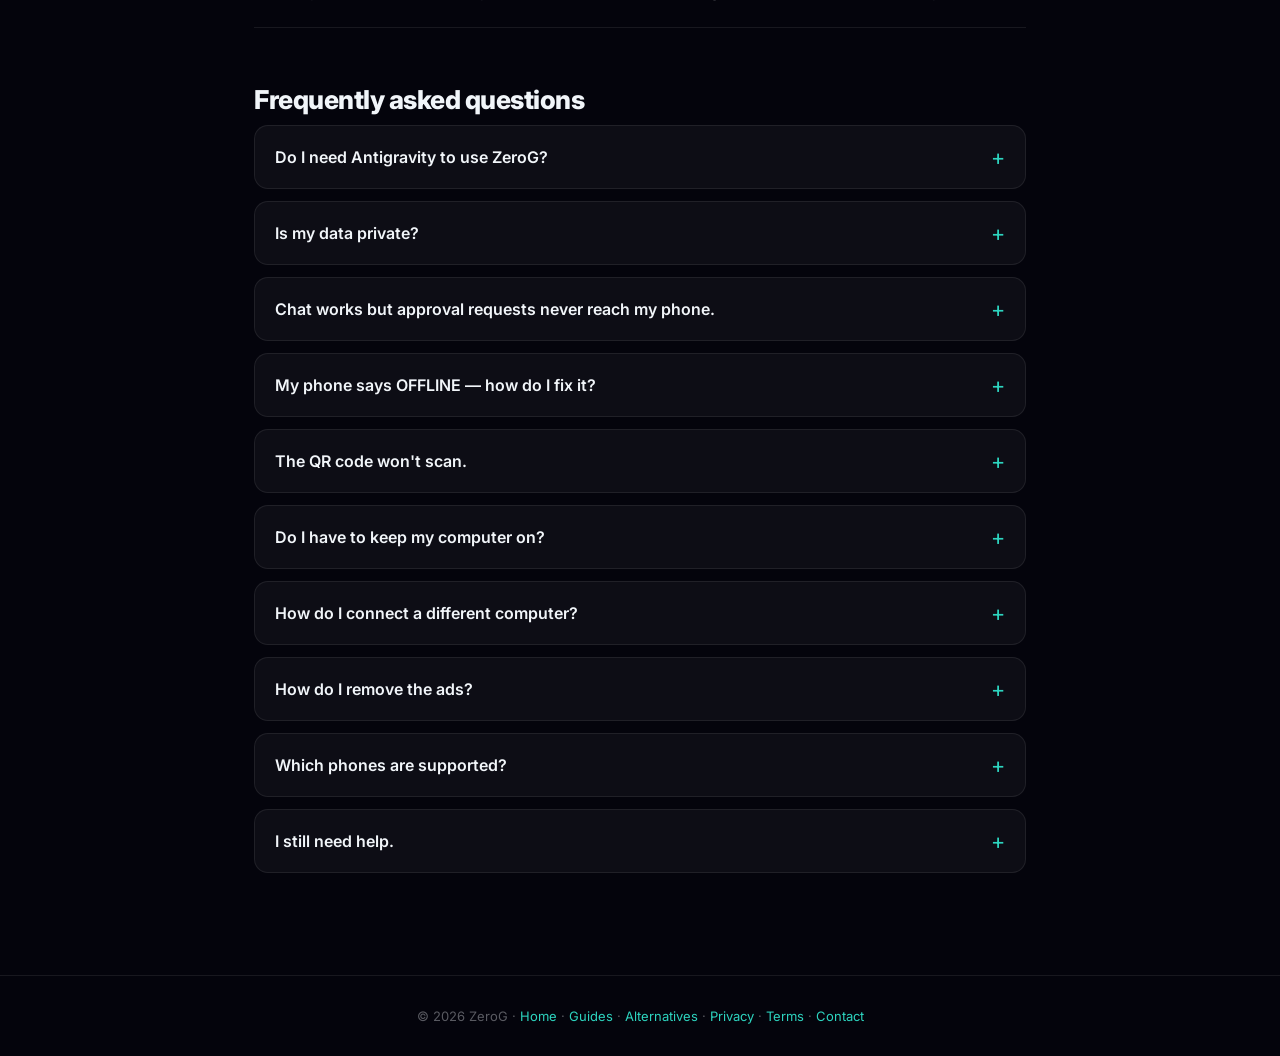
==== commit e66b7ec2: "Repair OneDrive conflict damage, publish privacy policy section 8 The live site content had survived" ====
--- a/connect.html
+++ b/connect.html
@@ -3,8 +3,21 @@
 <head>
   <meta charset="UTF-8" />
   <meta name="viewport" content="width=device-width, initial-scale=1.0" />
-  <title>ZeroG — How to Connect &amp; FAQ</title>
-  <meta name="description" content="Step-by-step guide to connect ZeroG to your phone, plus answers to common questions." />
+  <title>How to Connect ZeroG to Antigravity — Setup &amp; FAQ</title>
+  <meta name="description" content="Step-by-step guide to pair ZeroG, the mobile companion for the Google Antigravity IDE, to your phone — plus answers to common setup questions." />
+  <link rel="canonical" href="https://zerog-ai.com/connect" />
+  <meta property="og:type" content="website" />
+  <meta property="og:title" content="How to Connect ZeroG to Antigravity — Setup &amp; FAQ" />
+  <meta property="og:description" content="Step-by-step guide to pair ZeroG, the mobile companion for the Google Antigravity IDE, to your phone — plus answers to common setup questions." />
+  <meta property="og:image" content="https://zerog-ai.com/assets/og-image.png" />
+  <meta property="og:image:width" content="1200" />
+  <meta property="og:image:height" content="630" />
+  <meta property="og:url" content="https://zerog-ai.com/connect" />
+  <meta name="twitter:card" content="summary_large_image" />
+  <meta name="twitter:site" content="@getzerog" />
+  <meta name="twitter:title" content="How to Connect ZeroG to Antigravity — Setup &amp; FAQ" />
+  <meta name="twitter:description" content="Step-by-step guide to pair ZeroG, the mobile companion for the Google Antigravity IDE, to your phone." />
+  <meta name="twitter:image" content="https://zerog-ai.com/assets/og-image.png" />
   <link href="https://fonts.googleapis.com/css2?family=Inter:wght@300;400;500;600;700;800;900&display=swap" rel="stylesheet" />
   <style>
 *, *::before, *::after { box-sizing: border-box; margin: 0; padding: 0; }
@@ -60,13 +73,15 @@
     "mainEntity": [
       {"@type":"Question","name":"Do I need Antigravity to use ZeroG?","acceptedAnswer":{"@type":"Answer","text":"Yes. ZeroG is the mobile companion for the Antigravity AI IDE — it connects directly to your running Antigravity session. Antigravity is desktop-only, and ZeroG is the way to use it from your phone."}},
       {"@type":"Question","name":"Is my data private?","acceptedAnswer":{"@type":"Answer","text":"Your AI model and your code stay on your own machine. ZeroG runs nothing on our servers except the encrypted relay that passes messages between your phone and your PC. Your code is never stored or processed on a third-party AI service."}},
-      {"@type":"Question","name":"How do I connect ZeroG to Antigravity?","acceptedAnswer":{"@type":"Answer","text":"Install the ZeroG app on your iPhone, add the ZeroG extension to Antigravity (Install from VSIX), generate a secure connection QR code in Antigravity, and scan it from the app under Settings → Pair new device."}},
+      {"@type":"Question","name":"How do I connect ZeroG to Antigravity?","acceptedAnswer":{"@type":"Answer","text":"Install the ZeroG extension in Antigravity (search ZeroG in the Extensions panel), then click Connect my iPhone when the setup wizard pops up. It shows a QR to get the free iPhone app, then a secure pairing QR — scan it from the app under Settings → Pair new device and you're live."}},
       {"@type":"Question","name":"Does ZeroG work over cellular / 5G?","acceptedAnswer":{"@type":"Answer","text":"Yes. As long as your computer is on with Antigravity running, you can connect from anywhere on Wi-Fi or cellular."}},
+      {"@type":"Question","name":"Chat works but approval requests never reach my phone.","acceptedAnswer":{"@type":"Answer","text":"Approvals use a one-time desktop setup that chat doesn't need. Update the ZeroG extension to 3.4.1 or newer, then check the Antigravity status bar: ZeroG Approvals ON means you're set; OFF pops a warning with a Fix-it button that repairs the setup in one click. On Windows, launch Antigravity from the new Antigravity (ZeroG) Desktop shortcut it creates."}},
       {"@type":"Question","name":"Which phones are supported?","acceptedAnswer":{"@type":"Answer","text":"iOS is available now on the App Store. Android is coming soon."}},
-      {"@type":"Question","name":"How much does ZeroG cost?","acceptedAnswer":{"@type":"Answer","text":"ZeroG is free forever with ads (1 paired device). ZeroG Pro is $14.99/month for no ads, unlimited devices, and priority relay and support."}}
+      {"@type":"Question","name":"How much does ZeroG cost?","acceptedAnswer":{"@type":"Answer","text":"ZeroG is free forever with ads (1 paired device). ZeroG Pro is $12.99/month — and your first month is just $8.99 with the introductory offer — for no ads, unlimited devices, and priority relay and support."}}
     ]
   }
   </script>
+  <!-- Microsoft Clarity (session replay + heatmaps; disclosed in /privacy §7) --><script type="text/javascript">(function(c,l,a,r,i,t,y){c[a]=c[a]||function(){(c[a].q=c[a].q||[]).push(arguments)};t=l.createElement(r);t.async=1;t.src="https://www.clarity.ms/tag/"+i;y=l.getElementsByTagName(r)[0];y.parentNode.insertBefore(t,y);})(window, document, "clarity", "script", "xen0wwx0p0");</script>
 </head>
 <body>
 
@@ -82,7 +97,7 @@
     <h1>How to connect ZeroG</h1>
     <p class="lede">ZeroG links your phone to your Antigravity AI agent. From install to your first command takes about a minute — here's the whole thing.</p>
     <div class="cta-row">
-      <a href="https://apps.apple.com/app/id6763589468" target="_blank" rel="noopener" class="btn-primary">Download on the App Store</a>
+      <a href="https://apps.apple.com/us/app/zerog-remote-for-antigravity/id6763589468" target="_blank" rel="noopener" class="btn-primary">Download on the App Store</a>
     </div>
     <p style="color:var(--muted);font-size:14px;margin-top:-8px">ZeroG for iPhone is now <b>on the App Store</b> — tap above to install it free.</p>
 
@@ -92,59 +107,45 @@
       <source src="/assets/zerog-howto.mp4" type="video/mp4">
     </video>
 
-    <h2>Set up in 7 easy steps</h2>
-    <p class="section-sub">Prefer reading? Same walkthrough, every click spelled out. You'll need the ZeroG app on your phone and Antigravity installed on your computer.</p>
+    <h2>Set up in 5 easy steps</h2>
+    <p class="section-sub">Prefer reading? Same walkthrough, every click spelled out. ZeroG now walks you through setup itself — install it and follow the prompts.</p>
 
     <div class="step">
       <div class="step-num">1</div>
       <div>
-        <h3>Install ZeroG on your iPhone</h3>
-        <p>Tap <b>Download on the App Store</b> above. It opens the App Store — tap <b>Get</b> to install ZeroG free. Leave the app for now; we'll come back to the phone at step 6.</p>
+        <h3>Install the ZeroG extension in Antigravity</h3>
+        <p>On your computer, open <b>Antigravity</b> and click the <b>Extensions</b> icon in the far-left toolbar (the four little squares — or press <code>Ctrl+Shift+X</code>, <code>Cmd+Shift+X</code> on Mac). Type <b>ZeroG</b> in the search box, click <b>“ZeroG — Remote for Antigravity”</b>, then click the blue <b>Install</b> button.</p>
+        <p class="muted"><b>Can't find it in search?</b> Install the file instead: <a href="/ZeroG-for-Antigravity-3.4.2.vsix">download the .vsix</a>, then in the Extensions panel click the <code>···</code> (three dots) menu → <b>Install from VSIX…</b> → pick the file from your <b>Downloads</b> folder → <b>Install</b>.</p>
       </div>
     </div>
 
     <div class="step">
       <div class="step-num">2</div>
       <div>
-        <h3>Download the extension file on your computer</h3>
-        <p>Click <b>Add to Antigravity</b> above. A small file called <code>ZeroG-for-Antigravity.vsix</code> lands in your <b>Downloads</b> folder. Don't double-click it — Antigravity will pick it up in the next step.</p>
+        <h3>Click “Connect my iPhone” when ZeroG greets you</h3>
+        <p>Seconds after the install, a message pops up in the corner: <b>“📡 ZeroG installed! One step left: connect your iPhone.”</b> Click <b>Connect my iPhone</b> — the setup wizard opens.</p>
+        <p class="muted">Missed the popup? Press <code>Ctrl+Shift+P</code> and run <b>ZeroG: Generate Secure Connection</b> — same wizard.</p>
       </div>
     </div>
 
     <div class="step">
       <div class="step-num">3</div>
       <div>
-        <h3>Open the Extensions panel in Antigravity</h3>
-        <p>Open <b>Antigravity</b> and look at the <b>toolbar on the far left edge</b> of the window. Click the icon that looks like <b>four little squares</b> — that's <b>Extensions</b>. (Shortcut: press <code>Ctrl+Shift+X</code> on Windows, <code>Cmd+Shift+X</code> on Mac.) A panel slides open.</p>
+        <h3>Get the iPhone app — scan the first code</h3>
+        <p>The wizard's first screen shows a QR code. Point your <b>iPhone camera</b> at it — it opens ZeroG on the App Store. Tap <b>Get</b> to install the app free. (Already have it? Just click <b>I have the app — next step</b>.)</p>
       </div>
     </div>
 
     <div class="step">
       <div class="step-num">4</div>
       <div>
-        <h3>Install the file you downloaded</h3>
-        <p>At the <b>top of the Extensions panel</b>, click the <code>···</code> (three dots) menu → choose <b>Install from VSIX…</b> → your file picker opens. Go to <b>Downloads</b>, pick <code>ZeroG-for-Antigravity.vsix</code>, and click <b>Install</b>. If a blue <b>Reload</b> button appears, click it — Antigravity restarts in a few seconds.</p>
+        <h3>Pair — scan the second code</h3>
+        <p>Click <b>Generate Secure Connection</b>. A new QR appears — this one is your private, encrypted pairing code. On your iPhone open the <b>ZeroG</b> app → <b>Settings</b> → <b>Pair new device</b> → point the camera at your computer screen. It locks on in a second.</p>
       </div>
     </div>
 
     <div class="step">
       <div class="step-num">5</div>
-      <div>
-        <h3>Open ZeroG and make your connection code</h3>
-        <p>After the reload, a <b>new ZeroG icon appears in that same left toolbar</b> — click it. The <b>ZeroG Mobile Bridge</b> panel opens. Click the big <b>Generate Secure Connection</b> button. A QR code fills the panel — leave it on screen.</p>
-      </div>
-    </div>
-
-    <div class="step">
-      <div class="step-num">6</div>
-      <div>
-        <h3>Scan it with your phone</h3>
-        <p>Now grab your iPhone: open the <b>ZeroG</b> app → <b>Settings</b> → <b>Pair new device</b> → point the camera at the QR code on your computer screen. It locks on in a second.</p>
-      </div>
-    </div>
-
-    <div class="step">
-      <div class="step-num">7</div>
       <div>
         <h3>You're connected</h3>
         <p>Your phone shows <b style="color:var(--green)">LIVE</b> and the desktop confirms the link. Type a message or a terminal command — it runs on your PC and the reply streams back to your phone. That's it: your AI now travels with you.</p>
@@ -155,6 +156,38 @@
       <b>Keep your computer awake.</b> ZeroG connects to your live Antigravity session, so your computer needs to be on with Antigravity open for your phone to reach the agent. If your PC goes to sleep, the phone will show offline until it wakes — for long sessions, set your computer to not sleep while plugged in.
     </div>
 
+    <h2 id="approvals">Turn on phone approvals — one extra step, once</h2>
+    <p class="section-sub">When your agent asks <b>“Allow running this command?”</b>, ZeroG rings your phone with one-tap <b>Approve / Deny</b> buttons. Chat works right after pairing; approvals need this one-time desktop setup.</p>
+
+    <div class="step">
+      <div class="step-num">1</div>
+      <div>
+        <h3>Update the ZeroG extension to 3.4.1 or newer</h3>
+        <p>In Antigravity's Extensions panel, find <b>ZeroG</b> and click <b>Update</b>. From 3.4.1 the extension checks the approvals setup for you.</p>
+      </div>
+    </div>
+
+    <div class="step">
+      <div class="step-num">2</div>
+      <div>
+        <h3>Look at the status bar</h3>
+        <p>At the bottom of the Antigravity window you'll see <b style="color:var(--green)">ZeroG Approvals: ON</b> — that means you're done. If it says <b style="color:#f59e0b">OFF</b>, a warning pops up shortly after launch: click <b>Fix it</b>.</p>
+        <p><b>Windows:</b> ZeroG puts a new <b>“Antigravity (ZeroG)”</b> shortcut on your Desktop — launch Antigravity from that shortcut from now on (your original shortcuts are untouched). <b>Mac:</b> ZeroG offers to relaunch Antigravity with the right settings — confirm once.</p>
+      </div>
+    </div>
+
+    <div class="step">
+      <div class="step-num">3</div>
+      <div>
+        <h3>Test it</h3>
+        <p>Ask your agent to run any terminal command. Within seconds your phone gets the 🔔 and shows <b>Approve / Deny</b> — tap Approve and watch the command run on your PC.</p>
+      </div>
+    </div>
+
+    <div class="callout">
+      <b>Approvals not reaching your phone before?</b> That was a silent setup gap in older extension versions — chat worked while approvals quietly didn't. 3.4.1 fixes it loudly: it tells you on the desktop <b>and</b> on your phone when approvals are off, and repairs the setup with one click. Full explainer: <a href="/approve-ai-agent-actions-remotely" style="color:var(--accent-2)">approving agent actions remotely</a>.
+    </div>
+
     <h2>Good to know</h2>
     <p class="section-sub">A few controls and tips to get the most out of ZeroG.</p>
 
@@ -195,6 +228,11 @@
     </details>
 
     <details>
+      <summary>Chat works but approval requests never reach my phone.</summary>
+      <p>Approvals use a one-time desktop setup that chat doesn't need. Update the ZeroG extension to 3.4.1 or newer, then check the Antigravity status bar: “ZeroG Approvals: ON” means you're set; “OFF” pops a warning with a <b>Fix it</b> button that repairs the setup in one click. On Windows, launch Antigravity from the new “Antigravity (ZeroG)” Desktop shortcut it creates. See the <a href="#approvals" style="color:var(--accent-2)">phone approvals section</a> above.</p>
+    </details>
+
+    <details>
       <summary>My phone says OFFLINE — how do I fix it?</summary>
       <p>Check three things: (1) Antigravity is open on your computer with the ZeroG panel running, (2) your computer is on and connected to the internet, and (3) you scanned the most recent QR code. If it's still offline, generate a fresh code in Antigravity and re-scan it from Settings → Pair new device.</p>
     </details>
@@ -216,7 +254,7 @@
 
     <details>
       <summary>How do I remove the ads?</summary>
-      <p>The free version shows an ad every few messages. Upgrading to Pro removes ads entirely and unlocks unlimited paired devices and priority speed. You can subscribe from the pricing section on the home page.</p>
+      <p>The free version shows an ad every few messages. Upgrading to Pro removes ads entirely and unlocks unlimited paired devices and priority speed. You can upgrade to Pro inside the app — it uses your Apple ID, and you can cancel anytime in your Apple ID settings.</p>
     </details>
 
     <details>
@@ -231,7 +269,7 @@
   </div>
 
   <footer class="footer">
-    <p>© 2026 ZeroG · <a href="/">Home</a> · <a href="/privacy.html">Privacy</a> · <a href="/terms.html">Terms</a> · <a href="mailto:hello@zerog-ai.com">Contact</a></p>
+    <p>© 2026 ZeroG · <a href="/">Home</a> · <a href="/blog/">Guides</a> · <a href="/alternatives">Alternatives</a> · <a href="/privacy">Privacy</a> · <a href="/terms">Terms</a> · <a href="/contact">Contact</a></p>
   </footer>
 
 <script src="/track.js" defer></script>
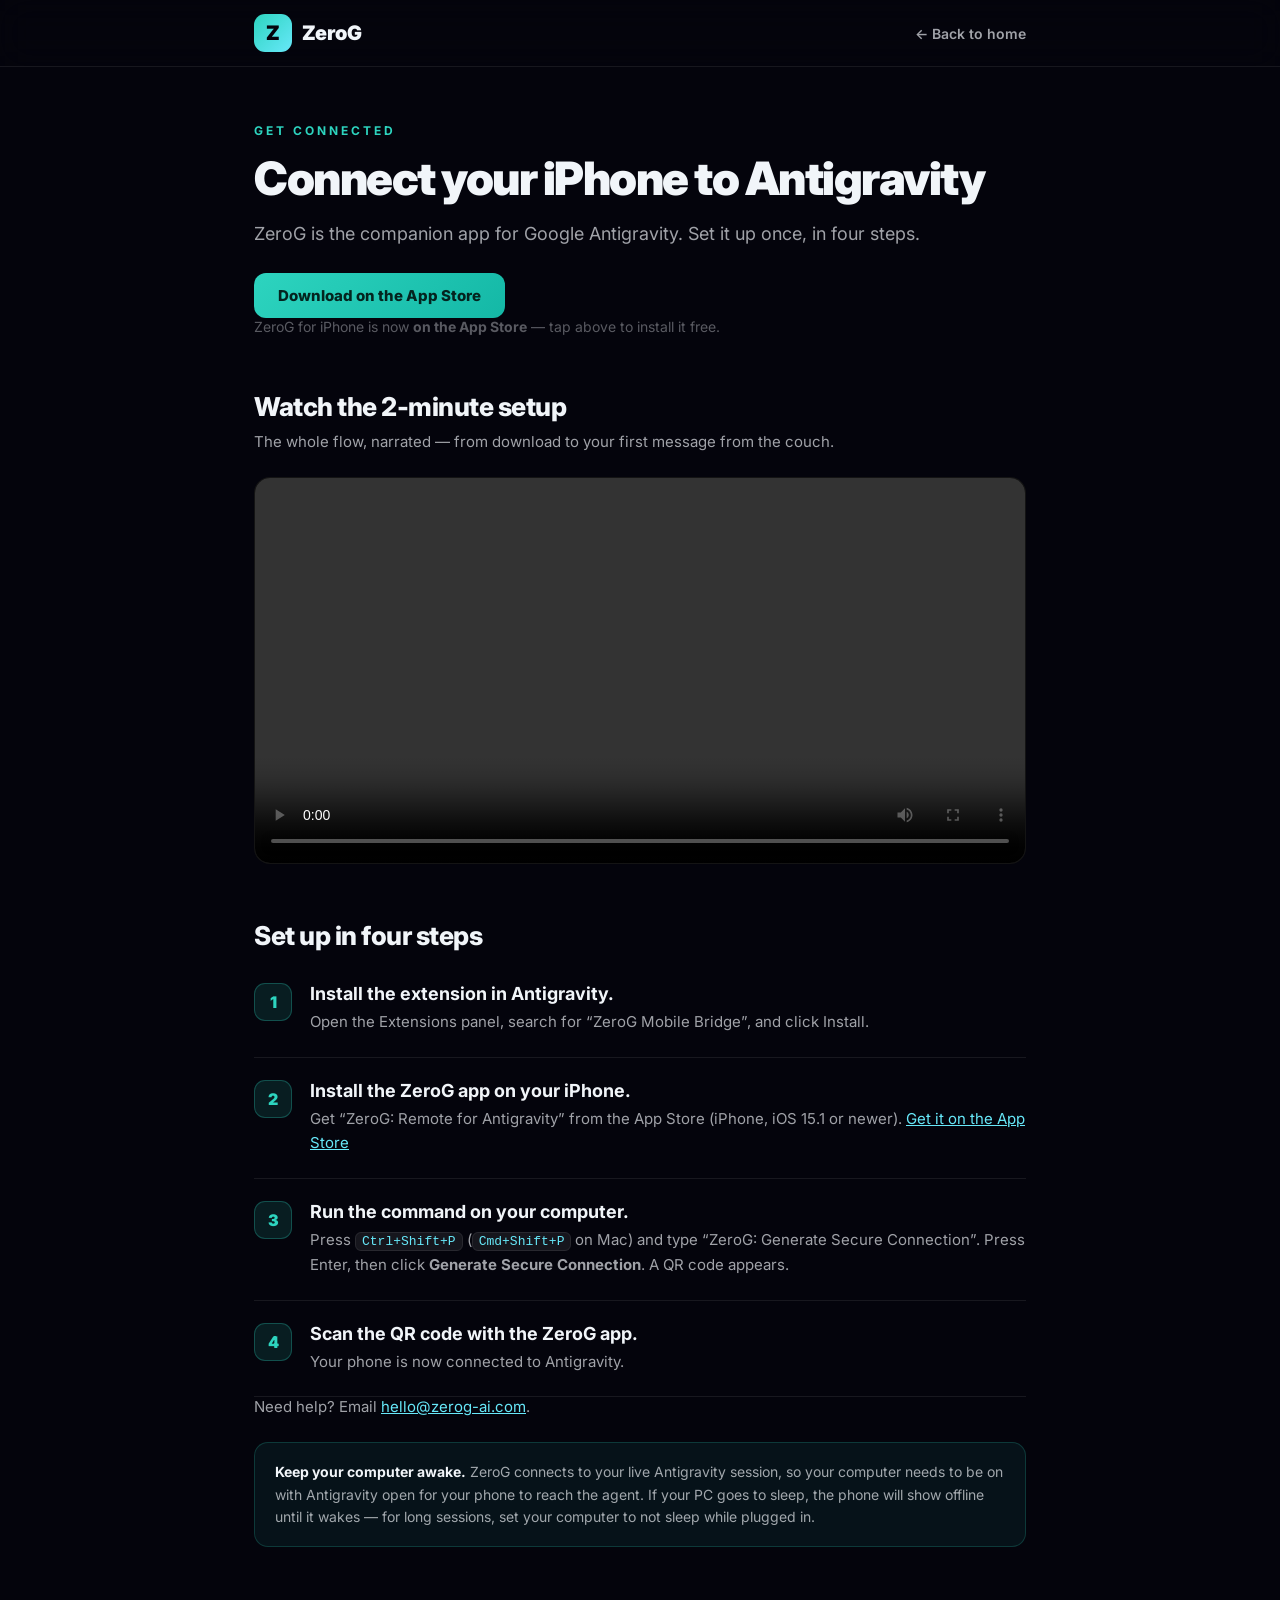
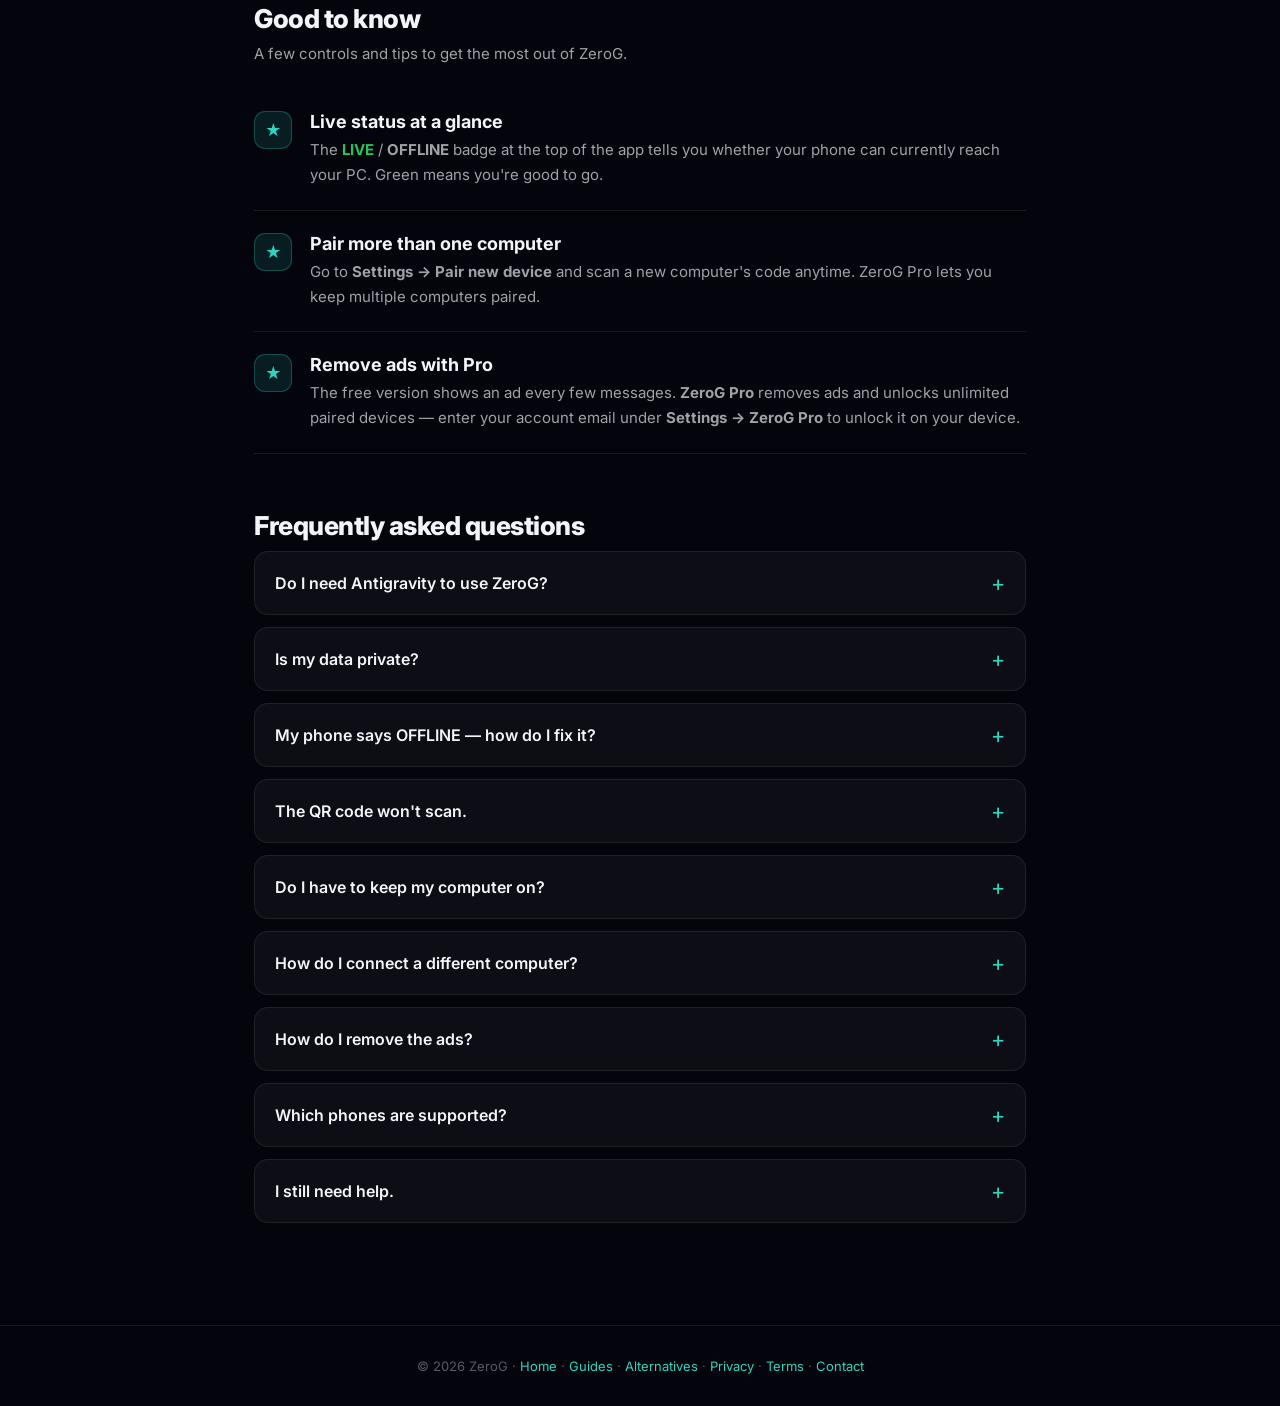
==== commit 7a7f59ed: "connect: C1 setup steps + C2 home FAQ (no wizard, versions, shortcut, approvals) Co-Authored-By: Cla" ====
--- a/connect.html
+++ b/connect.html
@@ -73,9 +73,8 @@
     "mainEntity": [
       {"@type":"Question","name":"Do I need Antigravity to use ZeroG?","acceptedAnswer":{"@type":"Answer","text":"Yes. ZeroG is the mobile companion for the Antigravity AI IDE — it connects directly to your running Antigravity session. Antigravity is desktop-only, and ZeroG is the way to use it from your phone."}},
       {"@type":"Question","name":"Is my data private?","acceptedAnswer":{"@type":"Answer","text":"Your AI model and your code stay on your own machine. ZeroG runs nothing on our servers except the encrypted relay that passes messages between your phone and your PC. Your code is never stored or processed on a third-party AI service."}},
-      {"@type":"Question","name":"How do I connect ZeroG to Antigravity?","acceptedAnswer":{"@type":"Answer","text":"Install the ZeroG extension in Antigravity (search ZeroG in the Extensions panel), then click Connect my iPhone when the setup wizard pops up. It shows a QR to get the free iPhone app, then a secure pairing QR — scan it from the app under Settings → Pair new device and you're live."}},
+      {"@type":"Question","name":"How do I connect ZeroG to Antigravity?","acceptedAnswer":{"@type":"Answer","text":"Install the \"ZeroG Mobile Bridge\" extension in Google Antigravity on your computer, then install the \"ZeroG: Remote for Antigravity\" app on your iPhone (iOS 15.1 or newer). On your computer, press Ctrl+Shift+P (Cmd+Shift+P on Mac), run \"ZeroG: Generate Secure Connection\", press Enter, click Generate Secure Connection, and scan the QR code with the app. Full steps are on the Connect page: https://zerog-ai.com/connect. Questions? hello@zerog-ai.com"}},
       {"@type":"Question","name":"Does ZeroG work over cellular / 5G?","acceptedAnswer":{"@type":"Answer","text":"Yes. As long as your computer is on with Antigravity running, you can connect from anywhere on Wi-Fi or cellular."}},
-      {"@type":"Question","name":"Chat works but approval requests never reach my phone.","acceptedAnswer":{"@type":"Answer","text":"Approvals use a one-time desktop setup that chat doesn't need. Update the ZeroG extension to 3.4.1 or newer, then check the Antigravity status bar: ZeroG Approvals ON means you're set; OFF pops a warning with a Fix-it button that repairs the setup in one click. On Windows, launch Antigravity from the new Antigravity (ZeroG) Desktop shortcut it creates."}},
       {"@type":"Question","name":"Which phones are supported?","acceptedAnswer":{"@type":"Answer","text":"iOS is available now on the App Store. Android is coming soon."}},
       {"@type":"Question","name":"How much does ZeroG cost?","acceptedAnswer":{"@type":"Answer","text":"ZeroG is free forever with ads (1 paired device). ZeroG Pro is $12.99/month — and your first month is just $8.99 with the introductory offer — for no ads, unlimited devices, and priority relay and support."}}
     ]
@@ -94,8 +93,8 @@
 
   <div class="wrap">
     <div class="eyebrow">GET CONNECTED</div>
-    <h1>How to connect ZeroG</h1>
-    <p class="lede">ZeroG links your phone to your Antigravity AI agent. From install to your first command takes about a minute — here's the whole thing.</p>
+    <h1>Connect your iPhone to Antigravity</h1>
+    <p class="lede">ZeroG is the companion app for Google Antigravity. Set it up once, in four steps.</p>
     <div class="cta-row">
       <a href="https://apps.apple.com/us/app/zerog-remote-for-antigravity/id6763589468" target="_blank" rel="noopener" class="btn-primary">Download on the App Store</a>
     </div>
@@ -107,87 +106,46 @@
       <source src="/assets/zerog-howto.mp4" type="video/mp4">
     </video>
 
-    <h2>Set up in 5 easy steps</h2>
-    <p class="section-sub">Prefer reading? Same walkthrough, every click spelled out. ZeroG now walks you through setup itself — install it and follow the prompts.</p>
+    <h2>Set up in four steps</h2>
 
     <div class="step">
       <div class="step-num">1</div>
       <div>
-        <h3>Install the ZeroG extension in Antigravity</h3>
-        <p>On your computer, open <b>Antigravity</b> and click the <b>Extensions</b> icon in the far-left toolbar (the four little squares — or press <code>Ctrl+Shift+X</code>, <code>Cmd+Shift+X</code> on Mac). Type <b>ZeroG</b> in the search box, click <b>“ZeroG — Remote for Antigravity”</b>, then click the blue <b>Install</b> button.</p>
-        <p class="muted"><b>Can't find it in search?</b> Install the file instead: <a href="/ZeroG-for-Antigravity-3.4.2.vsix">download the .vsix</a>, then in the Extensions panel click the <code>···</code> (three dots) menu → <b>Install from VSIX…</b> → pick the file from your <b>Downloads</b> folder → <b>Install</b>.</p>
+        <h3>Install the extension in Antigravity.</h3>
+        <p>Open the Extensions panel, search for “ZeroG Mobile Bridge”, and click Install.</p>
       </div>
     </div>
 
     <div class="step">
       <div class="step-num">2</div>
       <div>
-        <h3>Click “Connect my iPhone” when ZeroG greets you</h3>
-        <p>Seconds after the install, a message pops up in the corner: <b>“📡 ZeroG installed! One step left: connect your iPhone.”</b> Click <b>Connect my iPhone</b> — the setup wizard opens.</p>
-        <p class="muted">Missed the popup? Press <code>Ctrl+Shift+P</code> and run <b>ZeroG: Generate Secure Connection</b> — same wizard.</p>
+        <h3>Install the ZeroG app on your iPhone.</h3>
+        <p>Get “ZeroG: Remote for Antigravity” from the App Store (iPhone, iOS 15.1 or newer). <a href="https://apps.apple.com/us/app/zerog-remote-for-antigravity/id6763589468?utm_source=website&amp;utm_medium=social&amp;utm_campaign=connect-page&amp;utm_content=connect-step2" target="_blank" rel="noopener" style="color:var(--accent-2)">Get it on the App Store</a></p>
       </div>
     </div>
 
     <div class="step">
       <div class="step-num">3</div>
       <div>
-        <h3>Get the iPhone app — scan the first code</h3>
-        <p>The wizard's first screen shows a QR code. Point your <b>iPhone camera</b> at it — it opens ZeroG on the App Store. Tap <b>Get</b> to install the app free. (Already have it? Just click <b>I have the app — next step</b>.)</p>
+        <h3>Run the command on your computer.</h3>
+        <p>Press <code>Ctrl+Shift+P</code> (<code>Cmd+Shift+P</code> on Mac) and type “ZeroG: Generate Secure Connection”. Press Enter, then click <b>Generate Secure Connection</b>. A QR code appears.</p>
       </div>
     </div>
 
     <div class="step">
       <div class="step-num">4</div>
       <div>
-        <h3>Pair — scan the second code</h3>
-        <p>Click <b>Generate Secure Connection</b>. A new QR appears — this one is your private, encrypted pairing code. On your iPhone open the <b>ZeroG</b> app → <b>Settings</b> → <b>Pair new device</b> → point the camera at your computer screen. It locks on in a second.</p>
-      </div>
-    </div>
-
-    <div class="step">
-      <div class="step-num">5</div>
-      <div>
-        <h3>You're connected</h3>
-        <p>Your phone shows <b style="color:var(--green)">LIVE</b> and the desktop confirms the link. Type a message or a terminal command — it runs on your PC and the reply streams back to your phone. That's it: your AI now travels with you.</p>
-      </div>
-    </div>
+        <h3>Scan the QR code with the ZeroG app.</h3>
+        <p>Your phone is now connected to Antigravity.</p>
+      </div>
+    </div>
+
+    <p class="section-sub">Need help? Email <a href="mailto:hello@zerog-ai.com" style="color:var(--accent-2)">hello@zerog-ai.com</a>.</p>
 
     <div class="callout">
       <b>Keep your computer awake.</b> ZeroG connects to your live Antigravity session, so your computer needs to be on with Antigravity open for your phone to reach the agent. If your PC goes to sleep, the phone will show offline until it wakes — for long sessions, set your computer to not sleep while plugged in.
     </div>
 
-    <h2 id="approvals">Turn on phone approvals — one extra step, once</h2>
-    <p class="section-sub">When your agent asks <b>“Allow running this command?”</b>, ZeroG rings your phone with one-tap <b>Approve / Deny</b> buttons. Chat works right after pairing; approvals need this one-time desktop setup.</p>
-
-    <div class="step">
-      <div class="step-num">1</div>
-      <div>
-        <h3>Update the ZeroG extension to 3.4.1 or newer</h3>
-        <p>In Antigravity's Extensions panel, find <b>ZeroG</b> and click <b>Update</b>. From 3.4.1 the extension checks the approvals setup for you.</p>
-      </div>
-    </div>
-
-    <div class="step">
-      <div class="step-num">2</div>
-      <div>
-        <h3>Look at the status bar</h3>
-        <p>At the bottom of the Antigravity window you'll see <b style="color:var(--green)">ZeroG Approvals: ON</b> — that means you're done. If it says <b style="color:#f59e0b">OFF</b>, a warning pops up shortly after launch: click <b>Fix it</b>.</p>
-        <p><b>Windows:</b> ZeroG puts a new <b>“Antigravity (ZeroG)”</b> shortcut on your Desktop — launch Antigravity from that shortcut from now on (your original shortcuts are untouched). <b>Mac:</b> ZeroG offers to relaunch Antigravity with the right settings — confirm once.</p>
-      </div>
-    </div>
-
-    <div class="step">
-      <div class="step-num">3</div>
-      <div>
-        <h3>Test it</h3>
-        <p>Ask your agent to run any terminal command. Within seconds your phone gets the 🔔 and shows <b>Approve / Deny</b> — tap Approve and watch the command run on your PC.</p>
-      </div>
-    </div>
-
-    <div class="callout">
-      <b>Approvals not reaching your phone before?</b> That was a silent setup gap in older extension versions — chat worked while approvals quietly didn't. 3.4.1 fixes it loudly: it tells you on the desktop <b>and</b> on your phone when approvals are off, and repairs the setup with one click. Full explainer: <a href="/approve-ai-agent-actions-remotely" style="color:var(--accent-2)">approving agent actions remotely</a>.
-    </div>
-
     <h2>Good to know</h2>
     <p class="section-sub">A few controls and tips to get the most out of ZeroG.</p>
 
@@ -225,11 +183,6 @@
     <details>
       <summary>Is my data private?</summary>
       <p>Your AI model and your code stay on your own machine. ZeroG runs nothing on our servers except the encrypted relay that passes messages between your phone and your PC. Your code is never stored or processed on a third-party AI service.</p>
-    </details>
-
-    <details>
-      <summary>Chat works but approval requests never reach my phone.</summary>
-      <p>Approvals use a one-time desktop setup that chat doesn't need. Update the ZeroG extension to 3.4.1 or newer, then check the Antigravity status bar: “ZeroG Approvals: ON” means you're set; “OFF” pops a warning with a <b>Fix it</b> button that repairs the setup in one click. On Windows, launch Antigravity from the new “Antigravity (ZeroG)” Desktop shortcut it creates. See the <a href="#approvals" style="color:var(--accent-2)">phone approvals section</a> above.</p>
     </details>
 
     <details>
